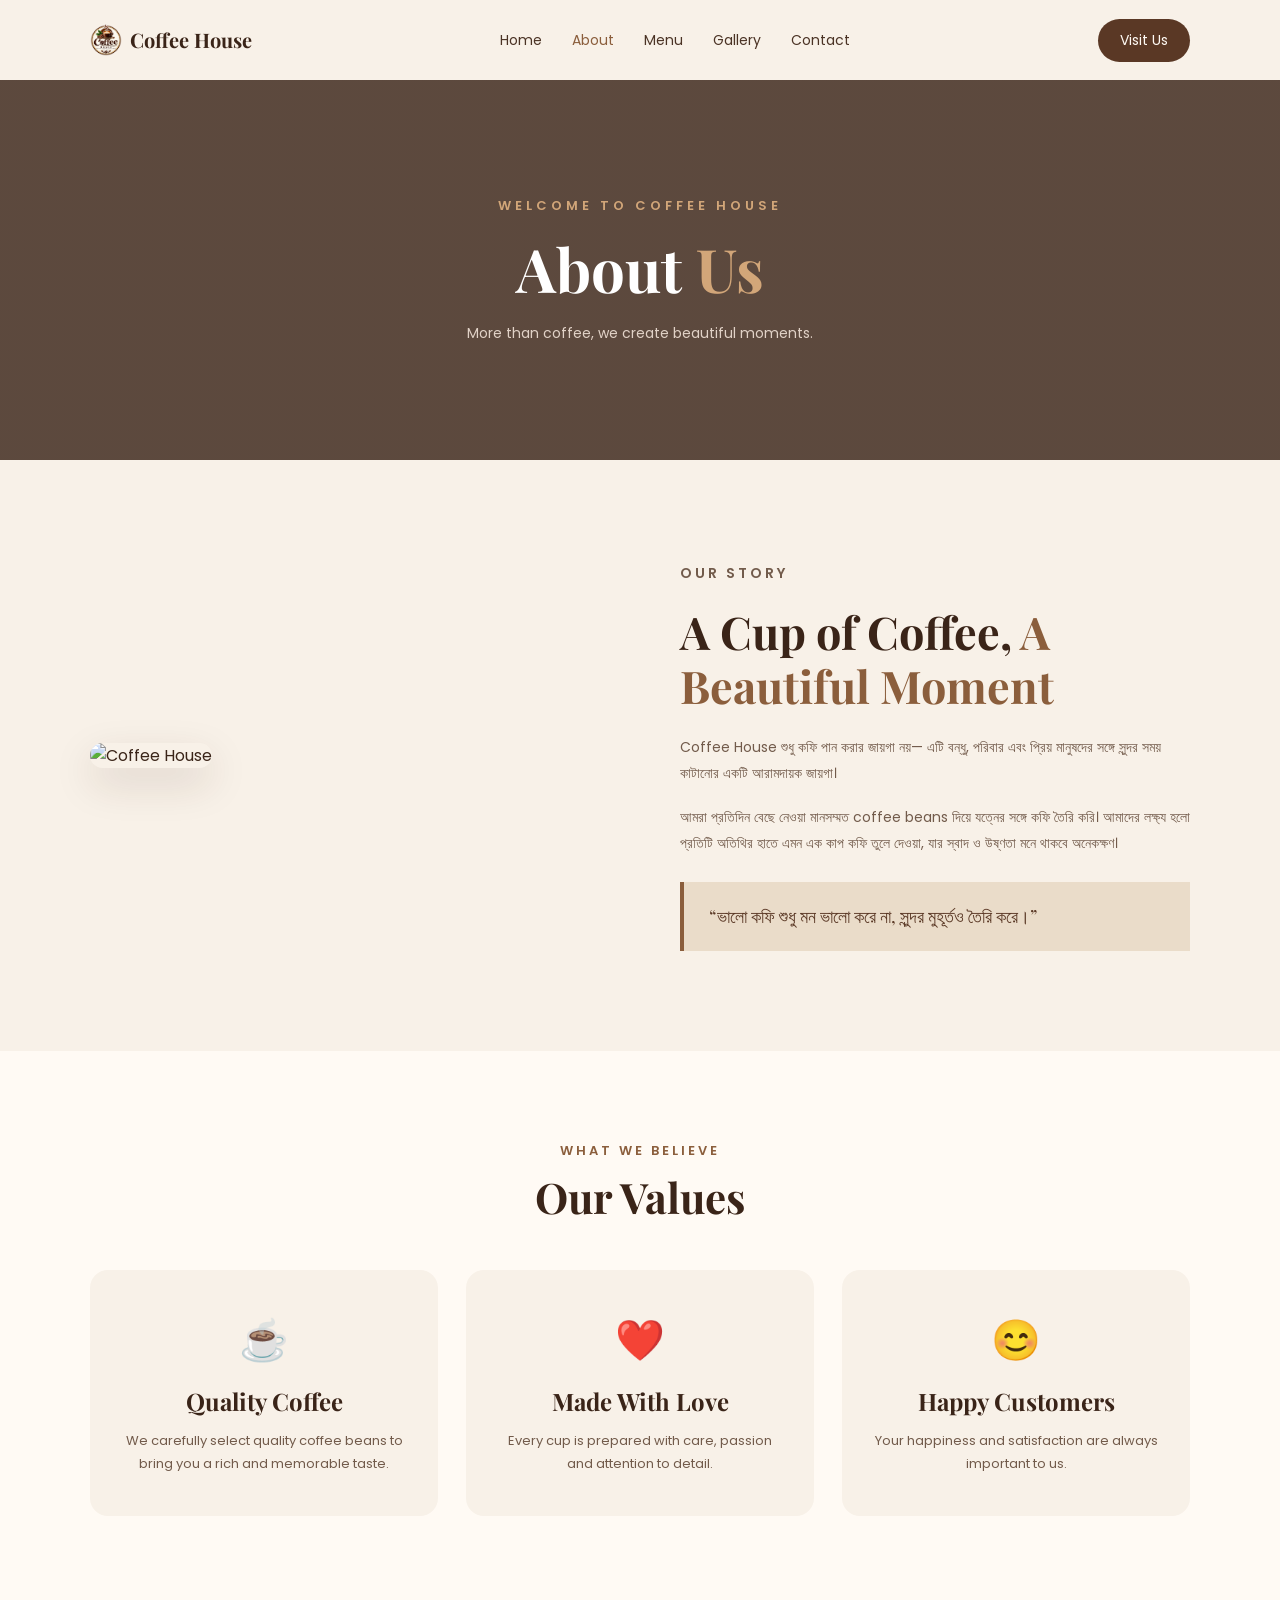
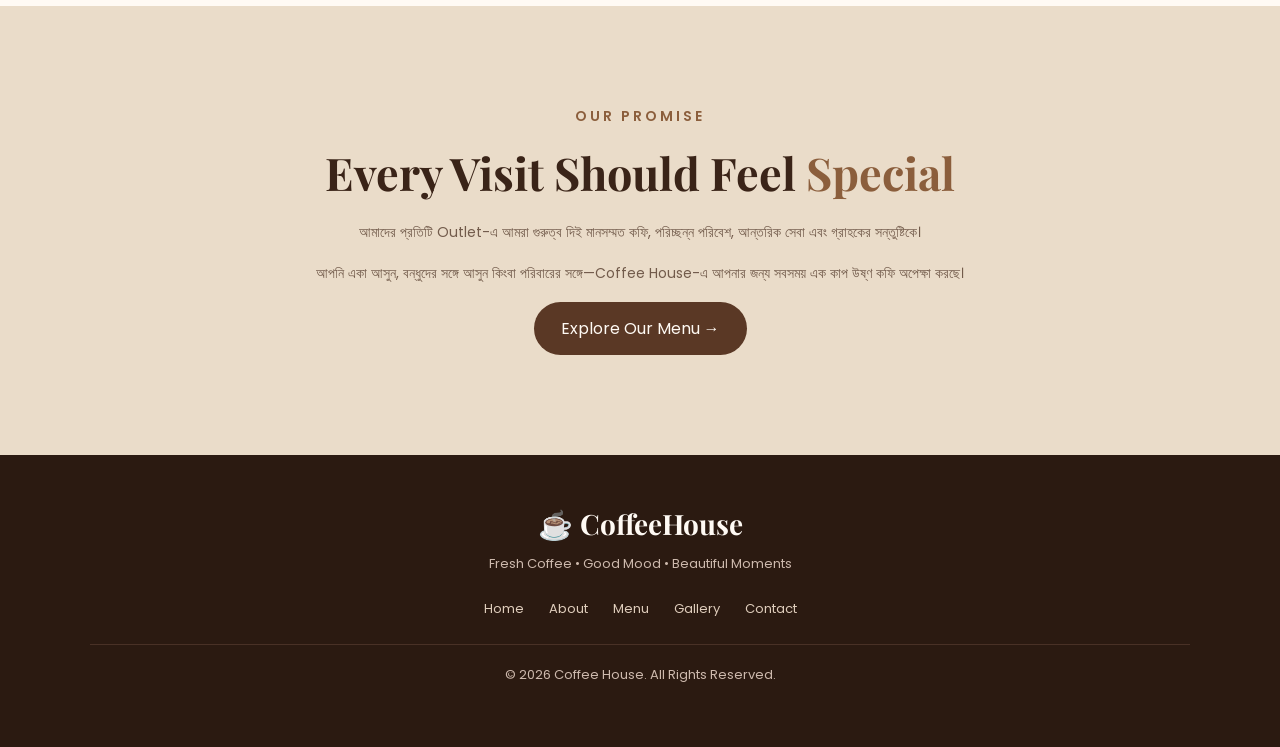
==== about.html @ d2ae51c1 "feat: initial commit - Coffee House website" ====
<!DOCTYPE html>
<html lang="en">

<head>

    <meta charset="UTF-8">

    <meta name="viewport"
          content="width=device-width, initial-scale=1.0">

    <title>About Us | Coffee House</title>

    <link rel="stylesheet"
          href="style.css">

    <link rel="preconnect"
          href="https://fonts.googleapis.com">

    <link rel="preconnect"
          href="https://fonts.gstatic.com"
          crossorigin>

    <link href="https://fonts.googleapis.com/css2?family=Playfair+Display:wght@500;600;700&family=Poppins:wght@300;400;500;600&display=swap"
          rel="stylesheet">

</head>


<body>


<!-- =========================
     NAVBAR
========================= -->

<header class="navbar">

<a href="index.html" class="logo">
    <img src="logo.png" alt="Coffee House Logo">
    <span>Coffee House</span>
</a>


    <!-- MOBILE MENU -->

    <button class="menu-toggle"
            onclick="toggleMenu()">

        ☰

    </button>


    <nav id="mobileMenu">

        <a href="index.html">
            Home
        </a>

        <a href="about.html"
           class="active">
            About
        </a>

        <a href="menu.html">
            Menu
        </a>

        <a href="gallery.html">
            Gallery
        </a>

        <a href="contact.html">
            Contact
        </a>

    </nav>


    <a href="index.html#outlets"
       class="nav-btn">

        Visit Us

    </a>

</header>



<!-- =========================
     ABOUT HERO
========================= -->

<section class="about-hero">

    <div class="about-hero-content">

        <p>
            WELCOME TO COFFEE HOUSE
        </p>

        <h1>
            About <span>Us</span>
        </h1>

        <span>
            More than coffee, we create beautiful moments.
        </span>

    </div>

</section>



<!-- =========================
     ABOUT STORY
========================= -->

<section class="about-story">


    <div class="about-story-image">

        <img
        src="https://images.unsplash.com/photo-1445116572660-236099ec97a0?auto=format&fit=crop&w=1000&q=80"
        alt="Coffee House">

    </div>


    <div class="about-story-content">

        <p class="small-title">
            OUR STORY
        </p>

        <h2>
            A Cup of Coffee,
            <span>A Beautiful Moment</span>
        </h2>


        <p>
            Coffee House শুধু কফি পান করার জায়গা নয়—
            এটি বন্ধু, পরিবার এবং প্রিয় মানুষদের সঙ্গে
            সুন্দর সময় কাটানোর একটি আরামদায়ক জায়গা।
        </p>


        <p>
            আমরা প্রতিদিন বেছে নেওয়া মানসম্মত coffee beans
            দিয়ে যত্নের সঙ্গে কফি তৈরি করি। আমাদের লক্ষ্য
            হলো প্রতিটি অতিথির হাতে এমন এক কাপ কফি তুলে দেওয়া,
            যার স্বাদ ও উষ্ণতা মনে থাকবে অনেকক্ষণ।
        </p>


        <div class="about-quote">

            “ভালো কফি শুধু মন ভালো করে না,
            সুন্দর মুহূর্তও তৈরি করে।”

        </div>

    </div>

</section>



<!-- =========================
     OUR VALUES
========================= -->

<section class="values">


    <div class="section-title">

        <p>
            WHAT WE BELIEVE
        </p>

        <h2>
            Our Values
        </h2>

    </div>


    <div class="values-container">


        <div class="value-card">

            <div class="value-icon">
                ☕
            </div>

            <h3>
                Quality Coffee
            </h3>

            <p>
                We carefully select quality coffee beans
                to bring you a rich and memorable taste.
            </p>

        </div>



        <div class="value-card">

            <div class="value-icon">
                ❤️
            </div>

            <h3>
                Made With Love
            </h3>

            <p>
                Every cup is prepared with care,
                passion and attention to detail.
            </p>

        </div>



        <div class="value-card">

            <div class="value-icon">
                😊
            </div>

            <h3>
                Happy Customers
            </h3>

            <p>
                Your happiness and satisfaction
                are always important to us.
            </p>

        </div>


    </div>

</section>



<!-- =========================
     OUR PROMISE
========================= -->

<section class="promise">


    <div class="promise-content">

        <p class="small-title">
            OUR PROMISE
        </p>

        <h2>
            Every Visit Should Feel
            <span>Special</span>
        </h2>

        <p>
            আমাদের প্রতিটি Outlet-এ আমরা গুরুত্ব দিই
            মানসম্মত কফি, পরিচ্ছন্ন পরিবেশ, আন্তরিক সেবা
            এবং গ্রাহকের সন্তুষ্টিকে।
        </p>

        <p>
            আপনি একা আসুন, বন্ধুদের সঙ্গে আসুন কিংবা
            পরিবারের সঙ্গে—Coffee House-এ আপনার জন্য
            সবসময় এক কাপ উষ্ণ কফি অপেক্ষা করছে।
        </p>

        <a href="menu.html"
           class="main-btn">

            Explore Our Menu →

        </a>

    </div>


</section>



<!-- =========================
     FOOTER
========================= -->

<footer>

    <div class="footer-logo">
        ☕ CoffeeHouse
    </div>

    <p>
        Fresh Coffee • Good Mood • Beautiful Moments
    </p>


    <div class="footer-links">

        <a href="index.html">
            Home
        </a>

        <a href="about.html">
            About
        </a>

        <a href="menu.html">
            Menu
        </a>

        <a href="gallery.html">
            Gallery
        </a>

        <a href="contact.html">
            Contact
        </a>

    </div>


    <p class="copyright">
        © 2026 Coffee House. All Rights Reserved.
    </p>

</footer>



<!-- JAVASCRIPT -->

<script src="script.js"></script>

</body>

</html>
---- style.css ----
/* =========================
   GOOGLE FONT
========================= */

* {
    margin: 0;
    padding: 0;
    box-sizing: border-box;
}

body {
    font-family: "Poppins", sans-serif;
    background: #fffaf5;
    color: #3b2115;
}

html {
    scroll-behavior: smooth;
}

a {
    text-decoration: none;
}


/* =========================
   NAVBAR
========================= */

.navbar {
    height: 80px;
    padding: 0 7%;
    display: flex;
    align-items: center;
    justify-content: space-between;
    background: #fffaf5;
}

.logo {
    font-family: "Playfair Display", serif;
    font-size: 25px;
    font-weight: 700;
}

.logo span {
    color: #a45b35;
}

.navbar nav {
    display: flex;
    gap: 30px;
}

.navbar nav a {
    color: #4b2b20;
    font-size: 14px;
    transition: 0.3s;
}

.navbar nav a:hover,
.navbar nav a.active {
    color: #a45b35;
}

.nav-btn {
    background: #6f3e25;
    color: white;
    padding: 11px 22px;
    border-radius: 25px;
    font-size: 14px;
}


/* =========================
   HERO
========================= */

.hero {
    min-height: 620px;
    padding: 60px 7%;
    display: flex;
    align-items: center;
    justify-content: space-between;
    overflow: hidden;
}

.hero-content {
    width: 50%;
}

.small-title {
    color: #a45b35;
    font-size: 14px;
    font-weight: 600;
    letter-spacing: 3px;
    margin-bottom: 18px;
}

.hero h1 {
    font-family: "Playfair Display", serif;
    font-size: 65px;
    line-height: 1.1;
    color: #3b2115;
}

.hero h1 span {
    color: #a45b35;
}

.hero-text {
    max-width: 500px;
    color: #765e53;
    margin: 25px 0;
    line-height: 1.8;
}

.hero-buttons {
    display: flex;
    align-items: center;
    gap: 18px;
}

.main-btn {
    display: inline-block;
    background: #6f3e25;
    color: white;
    padding: 14px 27px;
    border-radius: 30px;
    transition: 0.3s;
}

.main-btn:hover {
    background: #a45b35;
    transform: translateY(-3px);
}

.second-btn {
    color: #6f3e25;
    font-weight: 600;
}

.hero-image {
    width: 45%;
    position: relative;
    display: flex;
    justify-content: center;
}

.hero-image img {
    width: 440px;
    height: 440px;
    object-fit: cover;
    border-radius: 50%;
    position: relative;
    z-index: 2;
    box-shadow: 0 20px 50px rgba(80, 45, 25, 0.2);
}

.circle {
    position: absolute;
    width: 500px;
    height: 500px;
    border-radius: 50%;
    background: #ead5c4;
}


/* =========================
   FEATURES
========================= */

.features {
    padding: 45px 7%;
    display: grid;
    grid-template-columns: repeat(3, 1fr);
    gap: 30px;
    background: #f5e8dc;
}

.feature {
    text-align: center;
}

.feature .icon {
    font-size: 35px;
    margin-bottom: 10px;
}

.feature h3 {
    font-family: "Playfair Display", serif;
    font-size: 21px;
}

.feature p {
    color: #806b60;
    font-size: 14px;
    margin-top: 7px;
}


/* =========================
   SECTION TITLE
========================= */

.section-title {
    text-align: center;
    margin-bottom: 45px;
}

.section-title p {
    color: #a45b35;
    font-size: 13px;
    letter-spacing: 3px;
    font-weight: 600;
}

.section-title h2 {
    font-family: "Playfair Display", serif;
    font-size: 42px;
    margin-top: 8px;
}

.section-title span {
    display: block;
    color: #d7c5b8;
    margin-top: 12px;
}


/* =========================
   POPULAR COFFEE
========================= */

.popular {
    padding: 90px 7%;
    text-align: center;
}

.coffee-container {
    display: grid;
    grid-template-columns: repeat(3, 1fr);
    gap: 30px;
    max-width: 1100px;
    margin: auto;
}

.coffee-card {
    background: white;
    border-radius: 18px;
    overflow: hidden;
    box-shadow: 0 10px 30px rgba(70, 40, 25, 0.08);
    text-align: left;
    transition: 0.3s;
}

.coffee-card:hover {
    transform: translateY(-8px);
}

.coffee-card img {
    width: 100%;
    height: 230px;
    object-fit: cover;
}

.coffee-info {
    padding: 22px;
}

.coffee-info h3 {
    font-family: "Playfair Display", serif;
    font-size: 23px;
}

.coffee-info p {
    color: #806b60;
    font-size: 13px;
    margin: 8px 0 15px;
}

.coffee-info strong {
    color: #a45b35;
    font-size: 18px;
}

.menu-btn {
    display: inline-block;
    margin-top: 40px;
    border: 1px solid #6f3e25;
    color: #6f3e25;
    padding: 12px 25px;
    border-radius: 25px;
}


/* =========================
   OUTLETS
========================= */

.outlets {
    padding: 90px 7%;
    background: #3b2115;
}

.section-title.light h2 {
    color: white;
}

.outlet-container {
    display: grid;
    grid-template-columns: repeat(3, 1fr);
    gap: 25px;
    max-width: 1100px;
    margin: auto;
}

.outlet-card {
    background: #4a2b1d;
    border: 1px solid #624333;
    padding: 35px 25px;
    border-radius: 18px;
    text-align: center;
    color: white;
    transition: 0.3s;
}

.outlet-card:hover {
    transform: translateY(-7px);
    background: #523122;
}

.outlet-icon {
    font-size: 35px;
    margin-bottom: 15px;
}

.outlet-card h3 {
    font-family: "Playfair Display", serif;
    font-size: 24px;
}

.outlet-card p {
    color: #d9c5b8;
    font-size: 14px;
    line-height: 1.8;
    margin: 12px 0;
}

.outlet-card a {
    color: #e0a879;
    font-size: 14px;
    font-weight: 600;
}


/* =========================
   ABOUT HOME
========================= */

.about-home {
    padding: 100px 7%;
    display: flex;
    align-items: center;
    gap: 80px;
}

.about-image {
    width: 50%;
}

.about-image img {
    width: 100%;
    height: 430px;
    object-fit: cover;
    border-radius: 20px;
}

.about-content {
    width: 50%;
}

.about-content h2 {
    font-family: "Playfair Display", serif;
    font-size: 45px;
    line-height: 1.2;
    margin-bottom: 20px;
}

.about-content h2 span {
    color: #a45b35;
}

.about-content p {
    color: #806b60;
    line-height: 1.8;
    margin-bottom: 25px;
}


/* =========================
   FOOTER
========================= */

footer {
    background: #24130d;
    color: white;
    text-align: center;
    padding: 50px 7%;
}

.footer-logo {
    font-family: "Playfair Display", serif;
    font-size: 28px;
    font-weight: bold;
}

footer > p {
    color: #cdb9ad;
    margin: 12px 0;
    font-size: 13px;
}

.footer-links {
    display: flex;
    justify-content: center;
    gap: 25px;
    margin: 25px 0;
}

.footer-links a {
    color: #e2d2c8;
    font-size: 13px;
}

.copyright {
    border-top: 1px solid #4a3025;
    padding-top: 20px;
}


/* =========================
   RESPONSIVE
========================= */

@media (max-width: 900px) {

    .navbar nav {
        display: none;
    }

    .hero {
        flex-direction: column;
        text-align: center;
        gap: 60px;
    }

    .hero-content {
        width: 100%;
    }

    .hero h1 {
        font-size: 48px;
    }

    .hero-text {
        margin-left: auto;
        margin-right: auto;
    }

    .hero-buttons {
        justify-content: center;
    }

    .hero-image {
        width: 100%;
    }

    .hero-image img {
        width: 330px;
        height: 330px;
    }

    .circle {
        width: 380px;
        height: 380px;
    }

    .coffee-container,
    .outlet-container {
        grid-template-columns: 1fr;
        max-width: 500px;
    }

    .features {
        grid-template-columns: 1fr;
    }

    .about-home {
        flex-direction: column;
    }

    .about-image,
    .about-content {
        width: 100%;
    }

}


@media (max-width: 500px) {

    .navbar {
        padding: 0 5%;
    }

    .nav-btn {
        display: none;
    }

    .hero {
        padding: 45px 5%;
    }

    .hero h1 {
        font-size: 40px;
    }

    .hero-image img {
        width: 280px;
        height: 280px;
    }

    .circle {
        width: 320px;
        height: 320px;
    }

    .popular,
    .outlets,
    .about-home {
        padding: 70px 5%;
    }

    .section-title h2 {
        font-size: 34px;
    }

    .about-content h2 {
        font-size: 35px;
    }

}
/* =========================
   OUR OUTLETS
========================= */

.outlets {
    padding: 90px 7%;
    background: #3b2115;
}

.section-title.light {
    text-align: center;
    margin-bottom: 50px;
}

.section-title.light p {
    color: #d99b6b;
    font-size: 13px;
    letter-spacing: 3px;
    font-weight: 600;
}

.section-title.light h2 {
    color: #ffffff;
    font-family: "Playfair Display", serif;
    font-size: 42px;
    margin: 8px 0 12px;
}

.section-title.light span {
    color: #d8c4b8;
    font-size: 14px;
}


/* OUTLET CONTAINER */

.outlet-container {
    max-width: 1100px;
    margin: auto;

    display: grid;
    grid-template-columns: repeat(3, 1fr);
    gap: 28px;
}


/* OUTLET CARD */

.outlet-card {
    background: #ffffff;
    border-radius: 18px;
    overflow: hidden;

    box-shadow: 0 15px 35px rgba(0, 0, 0, 0.20);

    transition: 0.3s;
}

.outlet-card:hover {
    transform: translateY(-8px);
}


/* IMAGE */

.outlet-image {
    width: 100%;
    height: 210px;
    overflow: hidden;
}

.outlet-image img {
    width: 100%;
    height: 100%;

    object-fit: cover;

    transition: 0.5s;
}

.outlet-card:hover .outlet-image img {
    transform: scale(1.08);
}


/* CONTENT */

.outlet-content {
    padding: 25px;
}

.outlet-location {
    color: #a45b35;
    font-size: 12px;
    font-weight: 600;
    letter-spacing: 2px;
}

.outlet-content h3 {
    font-family: "Playfair Display", serif;
    color: #3b2115;
    font-size: 24px;
    margin: 10px 0;
}

.outlet-content p {
    color: #806b60;
    font-size: 13px;
    line-height: 1.8;
}


/* TIME */

.outlet-time {
    color: #5f493e;
    font-size: 13px;

    border-top: 1px solid #eee2da;

    margin-top: 15px;
    padding-top: 15px;
}


/* BUTTON */

.outlet-btn {
    display: inline-block;

    margin-top: 18px;

    background: #6f3e25;
    color: #ffffff;

    padding: 11px 20px;

    border-radius: 25px;

    font-size: 13px;

    transition: 0.3s;
}

.outlet-btn:hover {
    background: #a45b35;
}


/* =========================
   MOBILE
========================= */

@media (max-width: 900px) {

    .outlet-container {
        grid-template-columns: 1fr;
        max-width: 500px;
    }

}

@media (max-width: 500px) {

    .outlets {
        padding: 70px 5%;
    }

    .section-title.light h2 {
        font-size: 34px;
    }

}
/* =========================
   PREMIUM COFFEE BROWN THEME
========================= */

/* Main Background */
body {
    background: #f8f1e8;
    color: #3a2418;
}


/* Navbar */
.navbar {
    background: #f8f1e8;
}

.logo {
    color: #3a2418;
}

.logo span {
    color: #8b5e3c;
}

.navbar nav a {
    color: #4b3325;
}

.navbar nav a:hover,
.navbar nav a.active {
    color: #8b5e3c;
}

.nav-btn {
    background: #5a3825;
    color: #fffaf4;
}

.nav-btn:hover {
    background: #8b5e3c;
}


/* Hero */
.hero {
    background: #f8f1e8;
}

.hero h1 {
    color: #3a2418;
}

.hero h1 span {
    color: #8b5e3c;
}

.small-title {
    color: #8b5e3c;
}

.hero-text {
    color: #725b4b;
}

.main-btn {
    background: #5a3825;
    color: #fffaf4;
}

.main-btn:hover {
    background: #8b5e3c;
}

.second-btn {
    color: #5a3825;
}


/* Features */
.features {
    background: #eadcc9;
}

.feature h3 {
    color: #3a2418;
}

.feature p {
    color: #725b4b;
}


/* Section Titles */
.section-title h2 {
    color: #3a2418;
}

.section-title p {
    color: #8b5e3c;
}


/* Popular Coffee */
.popular {
    background: #f8f1e8;
}

.coffee-card {
    background: #fffaf4;
    box-shadow: 0 10px 30px rgba(70, 45, 30, 0.10);
}

.coffee-card:hover {
    box-shadow: 0 15px 35px rgba(70, 45, 30, 0.16);
}

.coffee-info h3 {
    color: #3a2418;
}

.coffee-info p {
    color: #725b4b;
}

.coffee-info strong {
    color: #8b5e3c;
}

.menu-btn {
    border-color: #5a3825;
    color: #5a3825;
}

.menu-btn:hover {
    background: #5a3825;
    color: #fffaf4;
}


/* =========================
   OUR OUTLETS
========================= */

.outlets {
    background: #4a2d1d;
}

.section-title.light p {
    color: #d2a679;
}

.section-title.light h2 {
    color: #fffaf4;
}

.section-title.light span {
    color: #dfcdbc;
}

.outlet-card {
    background: #fffaf4;
}

.outlet-card:hover {
    background: #fffaf4;
}

.outlet-location {
    color: #8b5e3c;
}

.outlet-content h3 {
    color: #3a2418;
}

.outlet-content p {
    color: #725b4b;
}

.outlet-time {
    color: #5f493b;
    border-color: #e7d8c8;
}

.outlet-btn {
    background: #5a3825;
    color: #fffaf4;
}

.outlet-btn:hover {
    background: #8b5e3c;
}


/* About Section */
.about-home {
    background: #f8f1e8;
}

.about-content h2 {
    color: #3a2418;
}

.about-content h2 span {
    color: #8b5e3c;
}

.about-content p {
    color: #725b4b;
}


/* Footer */
footer {
    background: #2b1a11;
}

.footer-logo {
    color: #fffaf4;
}

.footer-links a {
    color: #dfcdbc;
}

.footer-links a:hover {
    color: #d2a679;
}

.copyright {
    border-color: #493126;
}
/* =================================
   MOBILE RESPONSIVE DESIGN
================================= */

@media (max-width: 768px) {

    /* NAVBAR */
    .navbar {
        height: auto;
        padding: 18px 5%;
        flex-wrap: wrap;
        gap: 15px;
    }

    .logo {
        font-size: 22px;
    }

    .navbar nav {
        width: 100%;
        display: flex;
        justify-content: center;
        gap: 15px;
        flex-wrap: wrap;
        order: 3;
    }

    .navbar nav a {
        font-size: 12px;
    }

    .nav-btn {
        padding: 9px 16px;
        font-size: 12px;
    }


    /* HERO */

    .hero {
        min-height: auto;
        padding: 55px 5% 70px;

        display: flex;
        flex-direction: column;

        text-align: center;
        gap: 50px;
    }

    .hero-content {
        width: 100%;
    }

    .hero h1 {
        font-size: 42px;
        line-height: 1.15;
    }

    .hero-text {
        font-size: 14px;
        line-height: 1.7;
        margin: 20px auto;
    }

    .hero-buttons {
        justify-content: center;
        flex-wrap: wrap;
    }


    /* HERO IMAGE */

    .hero-image {
        width: 100%;
    }

    .hero-image img {
        width: 280px;
        height: 280px;
    }

    .circle {
        width: 320px;
        height: 320px;
    }


    /* FEATURES */

    .features {
        grid-template-columns: 1fr;

        padding: 45px 7%;

        gap: 35px;
    }


    /* SECTION TITLE */

    .section-title {
        margin-bottom: 35px;
    }

    .section-title h2 {
        font-size: 34px;
    }


    /* POPULAR COFFEE */

    .popular {
        padding: 70px 5%;
    }

    .coffee-container {
        grid-template-columns: 1fr;

        width: 100%;
        max-width: 420px;

        gap: 25px;
    }

    .coffee-card img {
        height: 230px;
    }


    /* OUR OUTLETS */

    .outlets {
        padding: 70px 5%;
    }

    .section-title.light h2 {
        font-size: 34px;
    }

    .section-title.light span {
        font-size: 13px;
        line-height: 1.7;
    }

    .outlet-container {
        grid-template-columns: 1fr;

        width: 100%;
        max-width: 450px;

        gap: 25px;
    }

    .outlet-image {
        height: 220px;
    }

    .outlet-content {
        padding: 23px;
    }

    .outlet-content h3 {
        font-size: 23px;
    }


    /* ABOUT */

    .about-home {
        padding: 70px 5%;

        flex-direction: column;

        gap: 40px;
    }

    .about-image {
        width: 100%;
    }

    .about-image img {
        height: 300px;
    }

    .about-content {
        width: 100%;
        text-align: center;
    }

    .about-content h2 {
        font-size: 35px;
    }


    /* FOOTER */

    footer {
        padding: 45px 5%;
    }

    .footer-links {
        flex-wrap: wrap;
        gap: 15px;
    }

}


/* =================================
   SMALL PHONE
================================= */

@media (max-width: 480px) {

    .navbar {
        padding: 15px 4%;
    }

    .logo {
        font-size: 20px;
    }

    .nav-btn {
        padding: 8px 13px;
    }

    .navbar nav {
        gap: 11px;
    }

    .navbar nav a {
        font-size: 11px;
    }


    /* HERO */

    .hero {
        padding: 45px 5% 60px;
    }

    .hero h1 {
        font-size: 36px;
    }

    .small-title {
        font-size: 11px;
        letter-spacing: 2px;
    }

    .hero-text {
        font-size: 13px;
    }


    /* HERO IMAGE */

    .hero-image img {
        width: 240px;
        height: 240px;
    }

    .circle {
        width: 280px;
        height: 280px;
    }


    /* BUTTON */

    .main-btn {
        padding: 12px 20px;
        font-size: 13px;
    }

    .second-btn {
        font-size: 13px;
    }


    /* COFFEE */

    .coffee-card img {
        height: 200px;
    }


    /* OUTLET */

    .outlet-image {
        height: 190px;
    }

    .outlet-content h3 {
        font-size: 21px;
    }


    /* ABOUT */

    .about-image img {
        height: 250px;
    }

    .about-content h2 {
        font-size: 31px;
    }

}
/* =================================
   MOBILE 3-DOT MENU
================================= */

.menu-toggle {
    display: none;

    background: none;
    border: none;

    color: #5a3825;

    font-size: 30px;

    cursor: pointer;

    line-height: 1;
}


/* =================================
   MOBILE NAVIGATION
================================= */

@media (max-width: 768px) {

    .navbar {
        position: relative;

        padding: 17px 5%;

        display: flex;

        align-items: center;

        justify-content: space-between;
    }


    /* 3 DOT / MENU BUTTON */

    .menu-toggle {
        display: block;

        order: 2;
    }


    /* VISIT US */

    .navbar .nav-btn {
        display: none;
    }


    /* MENU */

    .navbar nav {
        display: none;

        position: absolute;

        top: 100%;

        left: 5%;
        right: 5%;

        width: auto;

        background: #fffaf4;

        padding: 15px;

        border-radius: 12px;

        box-shadow:
            0 10px 30px rgba(60, 35, 20, 0.15);

        z-index: 999;

        flex-direction: column;

        gap: 0;
    }


    /* WHEN MENU OPEN */

    .navbar nav.show {
        display: flex;
    }


    /* MENU LINKS */

    .navbar nav a {
        display: block;

        padding: 13px 15px;

        width: 100%;

        border-bottom: 1px solid #eadccf;

        color: #4b3325;

        font-size: 14px;
    }

    .navbar nav a:last-child {
        border-bottom: none;
    }

    .navbar nav a:hover {
        background: #f3e6d8;

        color: #8b5e3c;
    }

}
/* =================================
   ABOUT PAGE
================================= */

.about-hero {
    min-height: 380px;

    display: flex;
    align-items: center;
    justify-content: center;

    text-align: center;

    padding: 70px 7%;

    background:
        linear-gradient(
            rgba(58, 36, 24, 0.82),
            rgba(58, 36, 24, 0.82)
        ),
        url("https://images.unsplash.com/photo-1498804103079-a6351b050096?auto=format&fit=crop&w=1600&q=80");

    background-size: cover;
    background-position: center;

    color: white;
}

.about-hero-content p {
    color: #d2a679;

    font-size: 13px;

    letter-spacing: 4px;

    font-weight: 600;
}

.about-hero h1 {
    font-family: "Playfair Display", serif;

    font-size: 60px;

    margin: 12px 0;
}

.about-hero h1 span {
    color: #d2a679;
}

.about-hero-content > span {
    color: #e1d2c7;

    font-size: 14px;
}


/* =================================
   ABOUT STORY
================================= */

.about-story {
    padding: 100px 7%;

    display: flex;

    align-items: center;

    gap: 80px;

    background: #f8f1e8;
}

.about-story-image {
    width: 50%;
}

.about-story-image img {
    width: 100%;

    height: 480px;

    object-fit: cover;

    border-radius: 20px;

    box-shadow:
        0 15px 40px rgba(60, 35, 20, 0.15);
}

.about-story-content {
    width: 50%;
}

.about-story-content h2 {
    font-family: "Playfair Display", serif;

    font-size: 45px;

    line-height: 1.2;

    color: #3a2418;

    margin-bottom: 22px;
}

.about-story-content h2 span {
    color: #8b5e3c;
}

.about-story-content > p {
    color: #725b4b;

    font-size: 14px;

    line-height: 1.9;

    margin-bottom: 17px;
}


/* QUOTE */

.about-quote {
    margin-top: 25px;

    padding: 20px 25px;

    border-left: 4px solid #8b5e3c;

    background: #eadcc9;

    color: #5a3825;

    font-family: "Playfair Display", serif;

    font-size: 18px;

    line-height: 1.6;
}


/* =================================
   VALUES
================================= */

.values {
    padding: 90px 7%;

    background: #fffaf4;
}

.values-container {
    max-width: 1100px;

    margin: auto;

    display: grid;

    grid-template-columns:
        repeat(3, 1fr);

    gap: 28px;
}

.value-card {
    padding: 40px 28px;

    text-align: center;

    background: #f8f1e8;

    border-radius: 18px;

    transition: 0.3s;
}

.value-card:hover {
    transform: translateY(-8px);

    box-shadow:
        0 15px 30px rgba(60, 35, 20, 0.10);
}

.value-icon {
    font-size: 40px;

    margin-bottom: 15px;
}

.value-card h3 {
    font-family: "Playfair Display", serif;

    font-size: 24px;

    color: #3a2418;

    margin-bottom: 12px;
}

.value-card p {
    color: #725b4b;

    font-size: 13px;

    line-height: 1.8;
}


/* =================================
   PROMISE
================================= */

.promise {
    padding: 100px 7%;

    background: #eadcc9;

    text-align: center;
}

.promise-content {
    max-width: 750px;

    margin: auto;
}

.promise-content h2 {
    font-family: "Playfair Display", serif;

    font-size: 45px;

    color: #3a2418;

    line-height: 1.2;

    margin-bottom: 20px;
}

.promise-content h2 span {
    color: #8b5e3c;
}

.promise-content p:not(.small-title) {
    color: #725b4b;

    font-size: 14px;

    line-height: 1.9;

    margin-bottom: 15px;
}


/* =================================
   ABOUT MOBILE
================================= */

@media (max-width: 768px) {

    .about-hero {
        min-height: 300px;

        padding: 55px 5%;
    }

    .about-hero h1 {
        font-size: 45px;
    }


    .about-story {
        padding: 70px 5%;

        flex-direction: column;

        gap: 40px;
    }

    .about-story-image,
    .about-story-content {
        width: 100%;
    }

    .about-story-image img {
        height: 300px;
    }

    .about-story-content h2 {
        font-size: 35px;
    }


    .values {
        padding: 70px 5%;
    }

    .values-container {
        grid-template-columns: 1fr;

        max-width: 450px;
    }


    .promise {
        padding: 70px 5%;
    }

    .promise-content h2 {
        font-size: 35px;
    }

}


@media (max-width: 480px) {

    .about-hero h1 {
        font-size: 38px;
    }

    .about-story-content h2 {
        font-size: 31px;
    }

    .about-quote {
        font-size: 16px;
    }

}
/* =========================================
   NEW MENU PAGE
========================================= */

.new-menu-hero {
    min-height: 380px;

    display: flex;
    align-items: center;
    justify-content: center;

    text-align: center;

    padding: 70px 7%;

    background:
        linear-gradient(
            rgba(58, 36, 24, 0.82),
            rgba(58, 36, 24, 0.82)
        ),
        url("https://images.unsplash.com/photo-1495474472287-4d71bcdd2085?auto=format&fit=crop&w=1600&q=80");

    background-size: cover;
    background-position: center;

    color: #fffaf4;
}

.new-menu-hero-content p {
    color: #d2a679;

    font-size: 13px;

    letter-spacing: 4px;

    font-weight: 600;
}

.new-menu-hero-content h1 {
    font-family: "Playfair Display", serif;

    font-size: 62px;

    margin: 12px 0;
}

.new-menu-hero-content h1 span {
    color: #d2a679;
}

.new-menu-hero-content > span {
    color: #e1d2c7;

    font-size: 14px;
}


/* =========================================
   MENU SECTION
========================================= */

.new-menu-section {
    padding: 95px 7%;

    background: #f8f1e8;
}

.new-section-title {
    text-align: center;

    max-width: 700px;

    margin: 0 auto 70px;
}

.new-section-title p {
    color: #8b5e3c;

    font-size: 12px;

    letter-spacing: 3px;

    font-weight: 600;
}

.new-section-title h2 {
    font-family: "Playfair Display", serif;

    color: #3a2418;

    font-size: 42px;

    margin: 10px 0;
}

.new-section-title span {
    color: #806858;

    font-size: 13px;
}


/* =========================================
   CATEGORY
========================================= */

.new-menu-category {
    max-width: 1150px;

    margin: 0 auto 80px;
}

.new-category-heading {
    display: flex;

    align-items: center;

    gap: 18px;

    margin-bottom: 28px;

    padding-bottom: 18px;

    border-bottom: 2px solid #dfcdbb;
}

.category-icon {
    width: 58px;
    height: 58px;

    display: flex;

    align-items: center;
    justify-content: center;

    background: #eadcc9;

    border-radius: 50%;

    font-size: 28px;
}

.new-category-heading h2 {
    font-family: "Playfair Display", serif;

    color: #3a2418;

    font-size: 31px;
}

.new-category-heading p {
    color: #8b6c58;

    font-size: 12px;

    margin-top: 4px;
}


/* =========================================
   MENU GRID
========================================= */

.new-menu-grid {
    display: grid;

    grid-template-columns:
        repeat(2, 1fr);

    gap: 25px;
}


/* =========================================
   MENU CARD
========================================= */

.new-menu-card {
    background: #fffaf4;

    border-radius: 18px;

    overflow: hidden;

    border: 1px solid #eadccf;

    box-shadow:
        0 8px 25px rgba(60, 35, 20, 0.07);

    transition: 0.35s;
}

.new-menu-card:hover {
    transform: translateY(-7px);

    box-shadow:
        0 18px 35px rgba(60, 35, 20, 0.14);
}


/* IMAGE */

.new-menu-image {
    width: 100%;

    height: 230px;

    overflow: hidden;
}

.new-menu-image img {
    width: 100%;
    height: 100%;

    object-fit: cover;

    transition: 0.5s;
}

.new-menu-card:hover .new-menu-image img {
    transform: scale(1.08);
}


/* INFO */

.new-menu-info {
    padding: 22px 24px 25px;
}

.new-menu-name-price {
    display: flex;

    align-items: center;

    justify-content: space-between;

    gap: 15px;
}

.new-menu-name-price h3 {
    font-family: "Playfair Display", serif;

    color: #3a2418;

    font-size: 22px;
}

.new-menu-name-price strong {
    color: #8b5e3c;

    font-size: 19px;

    white-space: nowrap;
}

.new-menu-info > p {
    color: #806858;

    font-size: 12px;

    line-height: 1.7;

    margin-top: 7px;
}


/* =========================================
   MOBILE
========================================= */

@media (max-width: 768px) {

    .new-menu-hero {
        min-height: 300px;

        padding: 55px 5%;
    }

    .new-menu-hero-content h1 {
        font-size: 45px;
    }

    .new-menu-section {
        padding: 70px 5%;
    }

    .new-section-title {
        margin-bottom: 50px;
    }

    .new-section-title h2 {
        font-size: 34px;
    }

    .new-menu-grid {
        grid-template-columns: 1fr;

        gap: 22px;
    }

    .new-menu-category {
        margin-bottom: 60px;
    }

    .new-category-heading h2 {
        font-size: 27px;
    }

    .new-menu-image {
        height: 220px;
    }

}


/* =========================================
   SMALL PHONE
========================================= */

@media (max-width: 480px) {

    .new-menu-hero-content h1 {
        font-size: 38px;
    }

    .new-section-title h2 {
        font-size: 30px;
    }

    .new-category-heading {
        gap: 12px;
    }

    .category-icon {
        width: 50px;
        height: 50px;

        font-size: 24px;
    }

    .new-category-heading h2 {
        font-size: 24px;
    }

    .new-menu-image {
        height: 200px;
    }

    .new-menu-info {
        padding: 18px 20px 22px;
    }

    .new-menu-name-price h3 {
        font-size: 19px;
    }

    .new-menu-name-price strong {
        font-size: 17px;
    }

}
/* =========================================
   GALLERY PAGE
========================================= */

.gallery-hero {

    min-height: 380px;

    display: flex;

    align-items: center;

    justify-content: center;

    text-align: center;

    padding: 70px 7%;

    background:
        linear-gradient(
            rgba(58, 36, 24, 0.82),
            rgba(58, 36, 24, 0.82)
        ),
        url("https://images.unsplash.com/photo-1501339847302-ac426a4a7cbb?auto=format&fit=crop&w=1600&q=80");

    background-size: cover;

    background-position: center;

    color: #fffaf4;
}


.gallery-hero-content p {

    color: #d2a679;

    font-size: 13px;

    letter-spacing: 4px;

    font-weight: 600;
}


.gallery-hero-content h1 {

    font-family: "Playfair Display", serif;

    font-size: 62px;

    margin: 12px 0;
}


.gallery-hero-content h1 span {

    color: #d2a679;
}


.gallery-hero-content > span {

    color: #e1d2c7;

    font-size: 14px;
}



/* =========================================
   GALLERY SECTION
========================================= */

.gallery-section {

    padding: 95px 7%;

    background: #f8f1e8;
}


.gallery-title {

    text-align: center;

    max-width: 700px;

    margin: 0 auto 60px;
}


.gallery-title p {

    color: #8b5e3c;

    font-size: 12px;

    letter-spacing: 3px;

    font-weight: 600;
}


.gallery-title h2 {

    font-family: "Playfair Display", serif;

    color: #3a2418;

    font-size: 42px;

    margin: 10px 0;
}


.gallery-title span {

    color: #806858;

    font-size: 13px;
}



/* =========================================
   GALLERY GRID
========================================= */

.gallery-grid {

    max-width: 1150px;

    margin: auto;

    display: grid;

    grid-template-columns:
        repeat(3, 1fr);

    grid-auto-rows: 260px;

    gap: 20px;
}



/* =========================================
   GALLERY CARD
========================================= */

.gallery-card {

    position: relative;

    overflow: hidden;

    border-radius: 18px;

    background: #3a2418;

    box-shadow:
        0 10px 25px rgba(60, 35, 20, 0.10);

    cursor: pointer;
}


.gallery-card img {

    width: 100%;

    height: 100%;

    object-fit: cover;

    transition: 0.6s;
}


.gallery-card:hover img {

    transform: scale(1.1);
}



/* =========================================
   LARGE IMAGE
========================================= */

.gallery-large {

    grid-column: span 2;

    grid-row: span 2;
}



/* =========================================
   OVERLAY
========================================= */

.gallery-overlay {

    position: absolute;

    left: 0;

    right: 0;

    bottom: 0;

    padding: 35px 25px 25px;

    background:
        linear-gradient(
            transparent,
            rgba(30, 18, 12, 0.90)
        );

    color: white;

    transform: translateY(10px);

    opacity: 0.9;

    transition: 0.4s;
}


.gallery-card:hover .gallery-overlay {

    transform: translateY(0);

    opacity: 1;
}


.gallery-overlay h3 {

    font-family: "Playfair Display", serif;

    font-size: 22px;

    margin-bottom: 5px;
}


.gallery-overlay p {

    color: #e1d2c7;

    font-size: 12px;
}



/* =========================================
   MOBILE
========================================= */

@media (max-width: 768px) {

    .gallery-hero {

        min-height: 300px;

        padding: 55px 5%;
    }


    .gallery-hero-content h1 {

        font-size: 45px;
    }


    .gallery-section {

        padding: 70px 5%;
    }


    .gallery-title h2 {

        font-size: 34px;
    }


    .gallery-grid {

        grid-template-columns: 1fr;

        grid-auto-rows: 260px;

        gap: 18px;
    }


    .gallery-large {

        grid-column: span 1;

        grid-row: span 1;
    }


    .gallery-card {

        border-radius: 15px;
    }

}



/* =========================================
   SMALL PHONE
========================================= */

@media (max-width: 480px) {

    .gallery-hero-content h1 {

        font-size: 38px;
    }


    .gallery-title h2 {

        font-size: 30px;
    }


    .gallery-grid {

        grid-auto-rows: 230px;
    }


    .gallery-overlay h3 {

        font-size: 19px;
    }

}
/* =========================================
   CONTACT PAGE
========================================= */

.contact-hero {

    min-height: 380px;

    display: flex;

    align-items: center;

    justify-content: center;

    text-align: center;

    padding: 70px 7%;

    background:
        linear-gradient(
            rgba(58, 36, 24, 0.83),
            rgba(58, 36, 24, 0.83)
        ),
        url("https://images.unsplash.com/photo-1445116572660-236099ec97a0?auto=format&fit=crop&w=1600&q=80");

    background-size: cover;

    background-position: center;

    color: #fffaf4;
}


.contact-hero-content p {

    color: #d2a679;

    font-size: 13px;

    letter-spacing: 4px;

    font-weight: 600;
}


.contact-hero-content h1 {

    font-family: "Playfair Display", serif;

    font-size: 62px;

    margin: 12px 0;
}


.contact-hero-content h1 span {

    color: #d2a679;
}


.contact-hero-content > span {

    color: #e1d2c7;

    font-size: 14px;
}


/* =========================================
   CONTACT SECTION
========================================= */

.contact-section {

    padding: 95px 7%;

    background: #f8f1e8;
}


.contact-title {

    text-align: center;

    max-width: 700px;

    margin: 0 auto 55px;
}


.contact-title p {

    color: #8b5e3c;

    font-size: 12px;

    letter-spacing: 3px;

    font-weight: 600;
}


.contact-title h2 {

    font-family: "Playfair Display", serif;

    color: #3a2418;

    font-size: 42px;

    margin: 10px 0;
}


.contact-title span {

    color: #806858;

    font-size: 13px;
}


/* =========================================
   CONTACT INFO CARDS
========================================= */

.contact-info-grid {

    max-width: 1100px;

    margin: 0 auto 90px;

    display: grid;

    grid-template-columns:
        repeat(3, 1fr);

    gap: 25px;
}


.contact-card {

    text-align: center;

    background: #fffaf4;

    border: 1px solid #eadccf;

    border-radius: 18px;

    padding: 35px 20px;

    box-shadow:
        0 8px 25px rgba(60, 35, 20, 0.07);

    transition: 0.3s;
}


.contact-card:hover {

    transform: translateY(-6px);

    box-shadow:
        0 15px 30px rgba(60, 35, 20, 0.13);
}


.contact-icon {

    width: 65px;

    height: 65px;

    margin: 0 auto 18px;

    display: flex;

    align-items: center;

    justify-content: center;

    background: #eadcc9;

    border-radius: 50%;

    font-size: 28px;
}


.contact-card h3 {

    font-family: "Playfair Display", serif;

    color: #3a2418;

    font-size: 22px;

    margin-bottom: 10px;
}


.contact-card p {

    color: #806858;

    font-size: 13px;

    margin: 5px 0;
}


.contact-card a {

    color: #8b5e3c;

    font-size: 13px;

    text-decoration: none;

    word-break: break-word;
}


.contact-card strong {

    color: #8b5e3c;

    font-size: 15px;
}


/* =========================================
   OUTLETS
========================================= */

.outlet-contact-section {

    max-width: 1100px;

    margin: 0 auto 90px;
}


.outlet-contact-title {

    text-align: center;

    margin-bottom: 35px;
}


.outlet-contact-title p {

    color: #8b5e3c;

    font-size: 12px;

    letter-spacing: 3px;
}


.outlet-contact-title h2 {

    font-family: "Playfair Display", serif;

    color: #3a2418;

    font-size: 38px;

    margin-top: 8px;
}


.outlet-contact-grid {

    display: grid;

    grid-template-columns:
        repeat(3, 1fr);

    gap: 22px;
}


.outlet-contact-card {

    position: relative;

    padding: 30px 25px;

    background: #3a2418;

    color: #fffaf4;

    border-radius: 18px;

    overflow: hidden;

    transition: 0.3s;
}


.outlet-contact-card:hover {

    transform: translateY(-6px);
}


.outlet-number {

    position: absolute;

    right: 20px;

    top: 15px;

    color: rgba(255,255,255,0.15);

    font-size: 45px;

    font-weight: 600;
}


.outlet-contact-card h3 {

    font-family: "Playfair Display", serif;

    color: #d2a679;

    font-size: 25px;

    margin-bottom: 12px;
}


.outlet-contact-card p {

    color: #e1d2c7;

    font-size: 13px;

    line-height: 1.7;

    min-height: 45px;
}


.outlet-contact-card a {

    display: inline-block;

    margin-top: 15px;

    color: #fffaf4;

    text-decoration: none;

    font-size: 13px;
}


/* =========================================
   CONTACT FORM
========================================= */

.contact-form-wrapper {

    max-width: 1000px;

    margin: auto;

    background: #fffaf4;

    border-radius: 20px;

    padding: 45px;

    border: 1px solid #eadccf;

    box-shadow:
        0 10px 30px rgba(60, 35, 20, 0.08);
}


.contact-form-text {

    text-align: center;

    margin-bottom: 30px;
}


.contact-form-text p {

    color: #8b5e3c;

    font-size: 12px;

    letter-spacing: 3px;
}


.contact-form-text h2 {

    font-family: "Playfair Display", serif;

    color: #3a2418;

    font-size: 32px;

    margin: 8px 0;
}


.contact-form-text span {

    color: #806858;

    font-size: 13px;
}


.contact-form {

    display: flex;

    flex-direction: column;

    gap: 18px;
}


.form-row {

    display: grid;

    grid-template-columns:
        1fr 1fr;

    gap: 18px;
}


.contact-form input,
.contact-form textarea {

    width: 100%;

    padding: 15px 17px;

    border: 1px solid #dfcdbb;

    border-radius: 10px;

    background: #fdf8f2;

    color: #3a2418;

    font-family: "Poppins", sans-serif;

    font-size: 13px;

    outline: none;

    box-sizing: border-box;
}


.contact-form input:focus,
.contact-form textarea:focus {

    border-color: #8b5e3c;
}


.contact-form textarea {

    resize: vertical;
}


.contact-form button {

    border: none;

    padding: 15px;

    border-radius: 10px;

    background: #3a2418;

    color: white;

    font-family: "Poppins", sans-serif;

    font-size: 14px;

    cursor: pointer;

    transition: 0.3s;
}


.contact-form button:hover {

    background: #8b5e3c;

    transform: translateY(-2px);
}


/* =========================================
   CONTACT MOBILE
========================================= */

@media (max-width: 768px) {

    .contact-hero {

        min-height: 300px;

        padding: 55px 5%;
    }


    .contact-hero-content h1 {

        font-size: 45px;
    }


    .contact-section {

        padding: 70px 5%;
    }


    .contact-title h2 {

        font-size: 34px;
    }


    .contact-info-grid {

        grid-template-columns: 1fr;

        gap: 18px;

        margin-bottom: 65px;
    }


    .outlet-contact-grid {

        grid-template-columns: 1fr;

        gap: 18px;
    }


    .outlet-contact-title h2 {

        font-size: 32px;
    }


    .contact-form-wrapper {

        padding: 30px 20px;
    }


    .form-row {

        grid-template-columns: 1fr;

        gap: 18px;
    }

}


/* =========================================
   SMALL PHONE
========================================= */

@media (max-width: 480px) {

    .contact-hero-content h1 {

        font-size: 38px;
    }


    .contact-title h2 {

        font-size: 30px;
    }


    .contact-form-text h2 {

        font-size: 27px;
    }

}
/* =========================================
   ORDER BUTTON
========================================= */

.order-btn {
    display: inline-block;

    margin-top: 15px;

    padding: 10px 18px;

    background: #3a2418;

    color: #fffaf4;

    text-decoration: none;

    border-radius: 8px;

    font-size: 12px;

    font-weight: 500;

    transition: 0.3s;
}

.order-btn:hover {
    background: #8b5e3c;

    transform: translateY(-2px);
}
/* =========================================
   CUSTOMER REVIEWS
========================================= */

.reviews-section {
    padding: 90px 7%;
    background: #fffaf4;
}

.reviews-title {
    text-align: center;
    max-width: 700px;
    margin: 0 auto 50px;
}

.reviews-title p {
    color: #8b5e3c;
    font-size: 12px;
    letter-spacing: 3px;
    font-weight: 600;
}

.reviews-title h2 {
    font-family: "Playfair Display", serif;
    color: #3a2418;
    font-size: 40px;
    margin: 10px 0;
}

.reviews-title span {
    color: #806858;
    font-size: 13px;
}

/* REVIEW GRID */

.reviews-grid {
    max-width: 1100px;
    margin: auto;

    display: grid;
    grid-template-columns: repeat(3, 1fr);
    gap: 25px;
}

/* REVIEW CARD */

.review-card {
    padding: 32px 25px;
    background: #f8f1e8;
    border: 1px solid #eadccf;
    border-radius: 18px;
    text-align: center;
    transition: 0.3s;
}

.review-card:hover {
    transform: translateY(-6px);
    box-shadow: 0 12px 30px rgba(60, 35, 20, 0.10);
}

.stars {
    color: #c28b55;
    font-size: 18px;
    letter-spacing: 3px;
    margin-bottom: 18px;
}

.review-card > p {
    color: #705747;
    font-size: 13px;
    line-height: 1.8;
    font-style: italic;
    min-height: 75px;
}

.review-card h3 {
    font-family: "Playfair Display", serif;
    color: #3a2418;
    font-size: 18px;
    margin-top: 18px;
}


/* =========================================
   REVIEW MOBILE
========================================= */

@media (max-width: 768px) {

    .reviews-section {
        padding: 70px 5%;
    }

    .reviews-title h2 {
        font-size: 34px;
    }

    .reviews-grid {
        grid-template-columns: 1fr;
        gap: 18px;
    }

}


/* =========================================
   BOOKING NOW BUTTON
========================================= */

.order-btn {
    display: inline-block;

    margin-top: 15px;
    padding: 11px 20px;

    background: #3a2418;
    color: #fffaf4;

    border: none;
    border-radius: 8px;

    font-family: "Poppins", sans-serif;
    font-size: 12px;
    font-weight: 500;

    text-decoration: none;
    text-align: center;

    cursor: pointer;

    transition: 0.3s ease;
}

.order-btn:hover {
    background: #8b5e3c;
    color: #fffaf4;
    transform: translateY(-2px);
}


/* =========================
   COFFEE HOUSE LOGO
========================= */

.navbar .logo {
    display: flex;
    align-items: center;
    gap: 8px;
    height: 50px;

    text-decoration: none;
}

.navbar .logo img {
    width: 32px;
    height: 32px;

    max-width: 32px;
    max-height: 32px;

    object-fit: contain;
    display: block;
}

.navbar .logo span {
    color: #3a2418;
    font-family: "Playfair Display", serif;
    font-size: 20px;
    font-weight: 700;
    line-height: 1;
}


/* =========================
   MOBILE LOGO
========================= */

@media (max-width: 768px) {

    .navbar .logo img {
        width: 30px;
        height: 30px;

        max-width: 30px;
        max-height: 30px;
    }

    .navbar .logo span {
        font-size: 18px;
    }

}
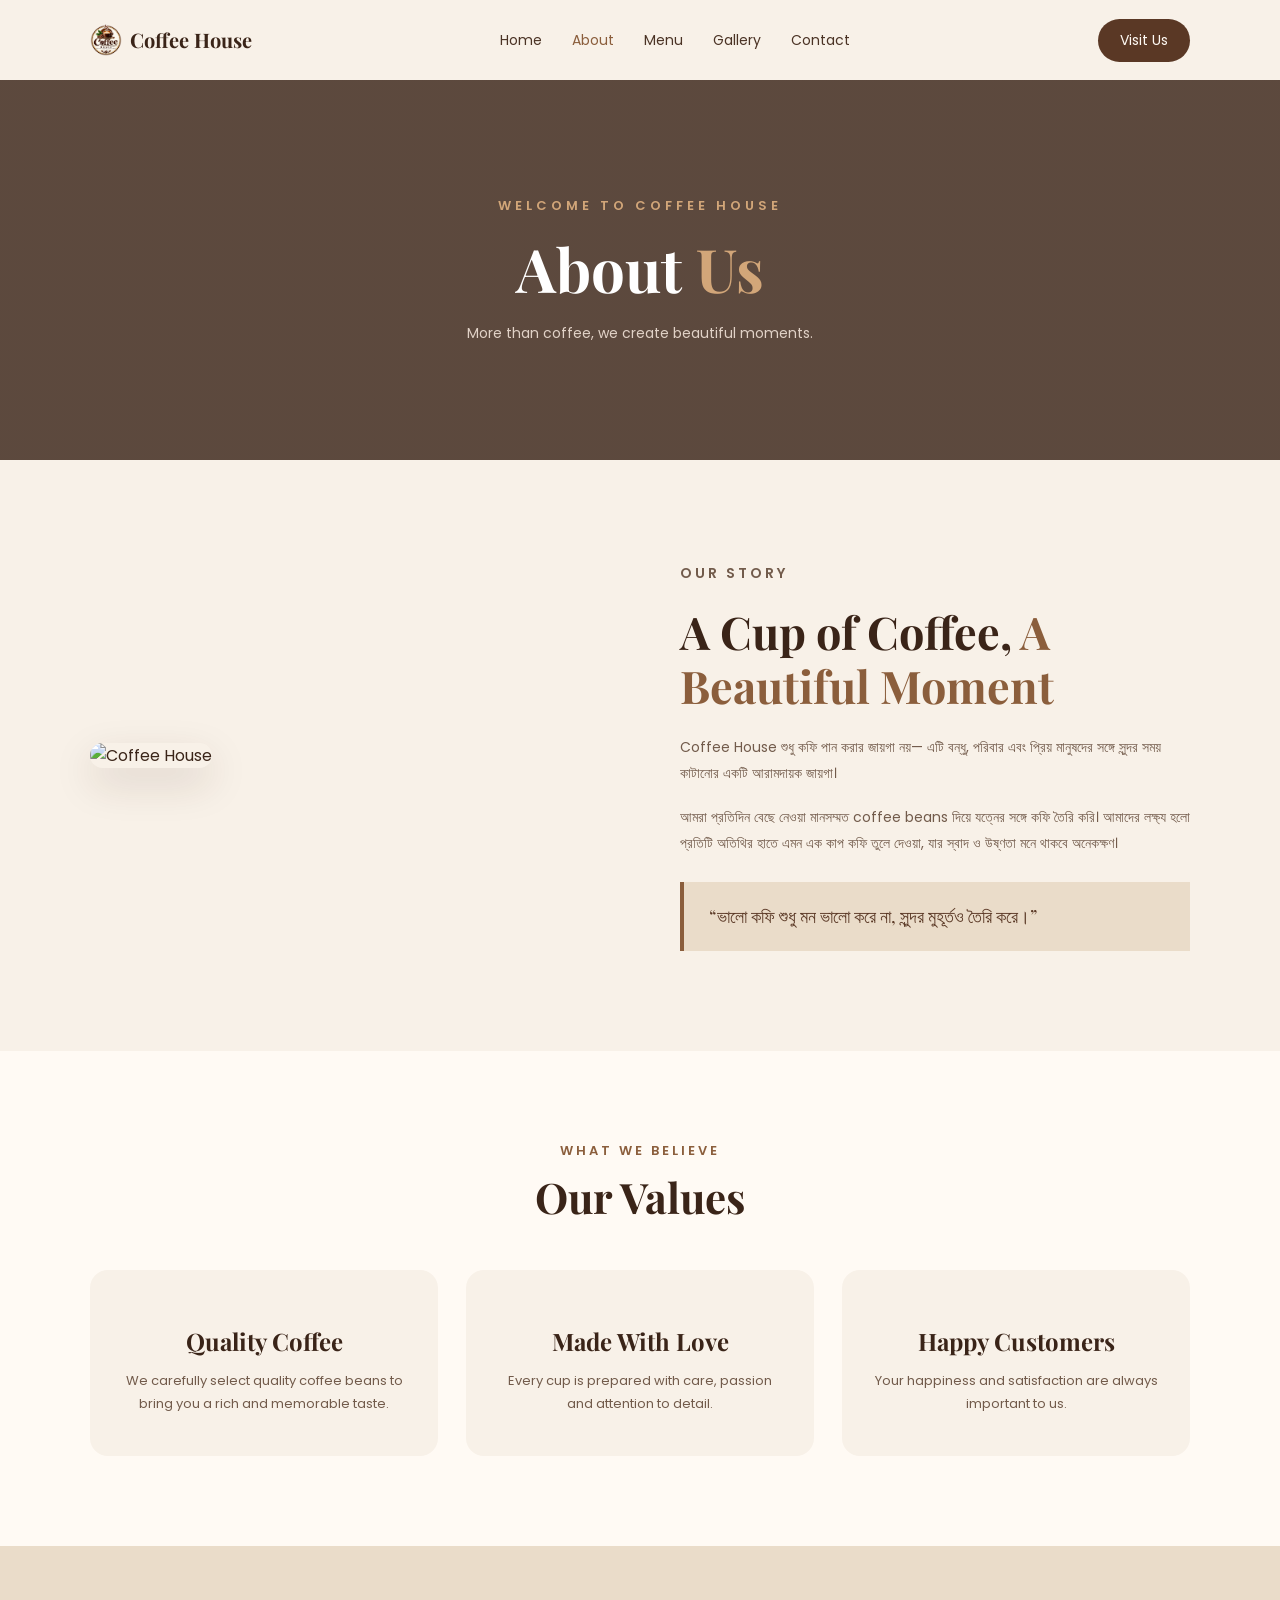
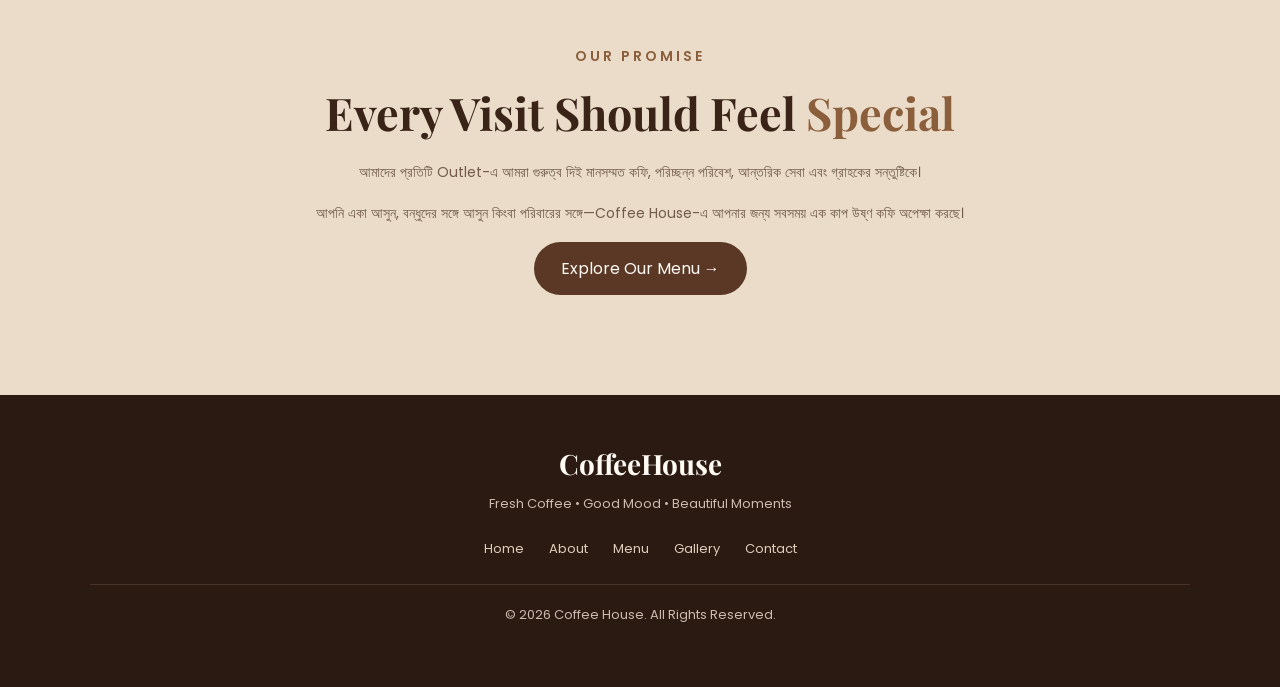
==== commit 6d189e03: "clean: remove all emojis across html templates and scripts" ====
--- a/about.html
+++ b/about.html
@@ -1,356 +1,356 @@
-<!DOCTYPE html>
-<html lang="en">
-
-<head>
-
-    <meta charset="UTF-8">
-
-    <meta name="viewport"
-          content="width=device-width, initial-scale=1.0">
-
-    <title>About Us | Coffee House</title>
-
-    <link rel="stylesheet"
-          href="style.css">
-
-    <link rel="preconnect"
-          href="https://fonts.googleapis.com">
-
-    <link rel="preconnect"
-          href="https://fonts.gstatic.com"
-          crossorigin>
-
-    <link href="https://fonts.googleapis.com/css2?family=Playfair+Display:wght@500;600;700&family=Poppins:wght@300;400;500;600&display=swap"
-          rel="stylesheet">
-
-</head>
-
-
-<body>
-
-
-<!-- =========================
-     NAVBAR
-========================= -->
-
-<header class="navbar">
-
-<a href="index.html" class="logo">
-    <img src="logo.png" alt="Coffee House Logo">
-    <span>Coffee House</span>
-</a>
-
-
-    <!-- MOBILE MENU -->
-
-    <button class="menu-toggle"
-            onclick="toggleMenu()">
-
-        ☰
-
-    </button>
-
-
-    <nav id="mobileMenu">
-
-        <a href="index.html">
-            Home
-        </a>
-
-        <a href="about.html"
-           class="active">
-            About
-        </a>
-
-        <a href="menu.html">
-            Menu
-        </a>
-
-        <a href="gallery.html">
-            Gallery
-        </a>
-
-        <a href="contact.html">
-            Contact
-        </a>
-
-    </nav>
-
-
-    <a href="index.html#outlets"
-       class="nav-btn">
-
-        Visit Us
-
-    </a>
-
-</header>
-
-
-
-<!-- =========================
-     ABOUT HERO
-========================= -->
-
-<section class="about-hero">
-
-    <div class="about-hero-content">
-
-        <p>
-            WELCOME TO COFFEE HOUSE
-        </p>
-
-        <h1>
-            About <span>Us</span>
-        </h1>
-
-        <span>
-            More than coffee, we create beautiful moments.
-        </span>
-
-    </div>
-
-</section>
-
-
-
-<!-- =========================
-     ABOUT STORY
-========================= -->
-
-<section class="about-story">
-
-
-    <div class="about-story-image">
-
-        <img
-        src="https://images.unsplash.com/photo-1445116572660-236099ec97a0?auto=format&fit=crop&w=1000&q=80"
-        alt="Coffee House">
-
-    </div>
-
-
-    <div class="about-story-content">
-
-        <p class="small-title">
-            OUR STORY
-        </p>
-
-        <h2>
-            A Cup of Coffee,
-            <span>A Beautiful Moment</span>
-        </h2>
-
-
-        <p>
-            Coffee House শুধু কফি পান করার জায়গা নয়—
-            এটি বন্ধু, পরিবার এবং প্রিয় মানুষদের সঙ্গে
-            সুন্দর সময় কাটানোর একটি আরামদায়ক জায়গা।
-        </p>
-
-
-        <p>
-            আমরা প্রতিদিন বেছে নেওয়া মানসম্মত coffee beans
-            দিয়ে যত্নের সঙ্গে কফি তৈরি করি। আমাদের লক্ষ্য
-            হলো প্রতিটি অতিথির হাতে এমন এক কাপ কফি তুলে দেওয়া,
-            যার স্বাদ ও উষ্ণতা মনে থাকবে অনেকক্ষণ।
-        </p>
-
-
-        <div class="about-quote">
-
-            “ভালো কফি শুধু মন ভালো করে না,
-            সুন্দর মুহূর্তও তৈরি করে।”
-
-        </div>
-
-    </div>
-
-</section>
-
-
-
-<!-- =========================
-     OUR VALUES
-========================= -->
-
-<section class="values">
-
-
-    <div class="section-title">
-
-        <p>
-            WHAT WE BELIEVE
-        </p>
-
-        <h2>
-            Our Values
-        </h2>
-
-    </div>
-
-
-    <div class="values-container">
-
-
-        <div class="value-card">
-
-            <div class="value-icon">
-                ☕
-            </div>
-
-            <h3>
-                Quality Coffee
-            </h3>
-
-            <p>
-                We carefully select quality coffee beans
-                to bring you a rich and memorable taste.
-            </p>
-
-        </div>
-
-
-
-        <div class="value-card">
-
-            <div class="value-icon">
-                ❤️
-            </div>
-
-            <h3>
-                Made With Love
-            </h3>
-
-            <p>
-                Every cup is prepared with care,
-                passion and attention to detail.
-            </p>
-
-        </div>
-
-
-
-        <div class="value-card">
-
-            <div class="value-icon">
-                😊
-            </div>
-
-            <h3>
-                Happy Customers
-            </h3>
-
-            <p>
-                Your happiness and satisfaction
-                are always important to us.
-            </p>
-
-        </div>
-
-
-    </div>
-
-</section>
-
-
-
-<!-- =========================
-     OUR PROMISE
-========================= -->
-
-<section class="promise">
-
-
-    <div class="promise-content">
-
-        <p class="small-title">
-            OUR PROMISE
-        </p>
-
-        <h2>
-            Every Visit Should Feel
-            <span>Special</span>
-        </h2>
-
-        <p>
-            আমাদের প্রতিটি Outlet-এ আমরা গুরুত্ব দিই
-            মানসম্মত কফি, পরিচ্ছন্ন পরিবেশ, আন্তরিক সেবা
-            এবং গ্রাহকের সন্তুষ্টিকে।
-        </p>
-
-        <p>
-            আপনি একা আসুন, বন্ধুদের সঙ্গে আসুন কিংবা
-            পরিবারের সঙ্গে—Coffee House-এ আপনার জন্য
-            সবসময় এক কাপ উষ্ণ কফি অপেক্ষা করছে।
-        </p>
-
-        <a href="menu.html"
-           class="main-btn">
-
-            Explore Our Menu →
-
-        </a>
-
-    </div>
-
-
-</section>
-
-
-
-<!-- =========================
-     FOOTER
-========================= -->
-
-<footer>
-
-    <div class="footer-logo">
-        ☕ CoffeeHouse
-    </div>
-
-    <p>
-        Fresh Coffee • Good Mood • Beautiful Moments
-    </p>
-
-
-    <div class="footer-links">
-
-        <a href="index.html">
-            Home
-        </a>
-
-        <a href="about.html">
-            About
-        </a>
-
-        <a href="menu.html">
-            Menu
-        </a>
-
-        <a href="gallery.html">
-            Gallery
-        </a>
-
-        <a href="contact.html">
-            Contact
-        </a>
-
-    </div>
-
-
-    <p class="copyright">
-        © 2026 Coffee House. All Rights Reserved.
-    </p>
-
-</footer>
-
-
-
-<!-- JAVASCRIPT -->
-
-<script src="script.js"></script>
-
-</body>
-
+<!DOCTYPE html>
+<html lang="en">
+
+<head>
+
+    <meta charset="UTF-8">
+
+    <meta name="viewport"
+          content="width=device-width, initial-scale=1.0">
+
+    <title>About Us | Coffee House</title>
+
+    <link rel="stylesheet"
+          href="style.css">
+
+    <link rel="preconnect"
+          href="https://fonts.googleapis.com">
+
+    <link rel="preconnect"
+          href="https://fonts.gstatic.com"
+          crossorigin>
+
+    <link href="https://fonts.googleapis.com/css2?family=Playfair+Display:wght@500;600;700&family=Poppins:wght@300;400;500;600&display=swap"
+          rel="stylesheet">
+
+</head>
+
+
+<body>
+
+
+<!-- =========================
+     NAVBAR
+========================= -->
+
+<header class="navbar">
+
+<a href="index.html" class="logo">
+    <img src="logo.png" alt="Coffee House Logo">
+    <span>Coffee House</span>
+</a>
+
+
+    <!-- MOBILE MENU -->
+
+    <button class="menu-toggle"
+            onclick="toggleMenu()">
+
+        ☰
+
+    </button>
+
+
+    <nav id="mobileMenu">
+
+        <a href="index.html">
+            Home
+        </a>
+
+        <a href="about.html"
+           class="active">
+            About
+        </a>
+
+        <a href="menu.html">
+            Menu
+        </a>
+
+        <a href="gallery.html">
+            Gallery
+        </a>
+
+        <a href="contact.html">
+            Contact
+        </a>
+
+    </nav>
+
+
+    <a href="index.html#outlets"
+       class="nav-btn">
+
+        Visit Us
+
+    </a>
+
+</header>
+
+
+
+<!-- =========================
+     ABOUT HERO
+========================= -->
+
+<section class="about-hero">
+
+    <div class="about-hero-content">
+
+        <p>
+            WELCOME TO COFFEE HOUSE
+        </p>
+
+        <h1>
+            About <span>Us</span>
+        </h1>
+
+        <span>
+            More than coffee, we create beautiful moments.
+        </span>
+
+    </div>
+
+</section>
+
+
+
+<!-- =========================
+     ABOUT STORY
+========================= -->
+
+<section class="about-story">
+
+
+    <div class="about-story-image">
+
+        <img
+        src="https://images.unsplash.com/photo-1445116572660-236099ec97a0?auto=format&fit=crop&w=1000&q=80"
+        alt="Coffee House">
+
+    </div>
+
+
+    <div class="about-story-content">
+
+        <p class="small-title">
+            OUR STORY
+        </p>
+
+        <h2>
+            A Cup of Coffee,
+            <span>A Beautiful Moment</span>
+        </h2>
+
+
+        <p>
+            Coffee House শুধু কফি পান করার জায়গা নয়—
+            এটি বন্ধু, পরিবার এবং প্রিয় মানুষদের সঙ্গে
+            সুন্দর সময় কাটানোর একটি আরামদায়ক জায়গা।
+        </p>
+
+
+        <p>
+            আমরা প্রতিদিন বেছে নেওয়া মানসম্মত coffee beans
+            দিয়ে যত্নের সঙ্গে কফি তৈরি করি। আমাদের লক্ষ্য
+            হলো প্রতিটি অতিথির হাতে এমন এক কাপ কফি তুলে দেওয়া,
+            যার স্বাদ ও উষ্ণতা মনে থাকবে অনেকক্ষণ।
+        </p>
+
+
+        <div class="about-quote">
+
+            “ভালো কফি শুধু মন ভালো করে না,
+            সুন্দর মুহূর্তও তৈরি করে।”
+
+        </div>
+
+    </div>
+
+</section>
+
+
+
+<!-- =========================
+     OUR VALUES
+========================= -->
+
+<section class="values">
+
+
+    <div class="section-title">
+
+        <p>
+            WHAT WE BELIEVE
+        </p>
+
+        <h2>
+            Our Values
+        </h2>
+
+    </div>
+
+
+    <div class="values-container">
+
+
+        <div class="value-card">
+
+            <div class="value-icon">
+                
+            </div>
+
+            <h3>
+                Quality Coffee
+            </h3>
+
+            <p>
+                We carefully select quality coffee beans
+                to bring you a rich and memorable taste.
+            </p>
+
+        </div>
+
+
+
+        <div class="value-card">
+
+            <div class="value-icon">
+                
+            </div>
+
+            <h3>
+                Made With Love
+            </h3>
+
+            <p>
+                Every cup is prepared with care,
+                passion and attention to detail.
+            </p>
+
+        </div>
+
+
+
+        <div class="value-card">
+
+            <div class="value-icon">
+                
+            </div>
+
+            <h3>
+                Happy Customers
+            </h3>
+
+            <p>
+                Your happiness and satisfaction
+                are always important to us.
+            </p>
+
+        </div>
+
+
+    </div>
+
+</section>
+
+
+
+<!-- =========================
+     OUR PROMISE
+========================= -->
+
+<section class="promise">
+
+
+    <div class="promise-content">
+
+        <p class="small-title">
+            OUR PROMISE
+        </p>
+
+        <h2>
+            Every Visit Should Feel
+            <span>Special</span>
+        </h2>
+
+        <p>
+            আমাদের প্রতিটি Outlet-এ আমরা গুরুত্ব দিই
+            মানসম্মত কফি, পরিচ্ছন্ন পরিবেশ, আন্তরিক সেবা
+            এবং গ্রাহকের সন্তুষ্টিকে।
+        </p>
+
+        <p>
+            আপনি একা আসুন, বন্ধুদের সঙ্গে আসুন কিংবা
+            পরিবারের সঙ্গে—Coffee House-এ আপনার জন্য
+            সবসময় এক কাপ উষ্ণ কফি অপেক্ষা করছে।
+        </p>
+
+        <a href="menu.html"
+           class="main-btn">
+
+            Explore Our Menu →
+
+        </a>
+
+    </div>
+
+
+</section>
+
+
+
+<!-- =========================
+     FOOTER
+========================= -->
+
+<footer>
+
+    <div class="footer-logo">
+        CoffeeHouse
+    </div>
+
+    <p>
+        Fresh Coffee • Good Mood • Beautiful Moments
+    </p>
+
+
+    <div class="footer-links">
+
+        <a href="index.html">
+            Home
+        </a>
+
+        <a href="about.html">
+            About
+        </a>
+
+        <a href="menu.html">
+            Menu
+        </a>
+
+        <a href="gallery.html">
+            Gallery
+        </a>
+
+        <a href="contact.html">
+            Contact
+        </a>
+
+    </div>
+
+
+    <p class="copyright">
+        © 2026 Coffee House. All Rights Reserved.
+    </p>
+
+</footer>
+
+
+
+<!-- JAVASCRIPT -->
+
+<script src="script.js"></script>
+
+</body>
+
 </html>
--- a/style.css
+++ b/style.css
@@ -1,3262 +1,3262 @@
-/* =========================
-   GOOGLE FONT
-========================= */
-
-* {
-    margin: 0;
-    padding: 0;
-    box-sizing: border-box;
-}
-
-body {
-    font-family: "Poppins", sans-serif;
-    background: #fffaf5;
-    color: #3b2115;
-}
-
-html {
-    scroll-behavior: smooth;
-}
-
-a {
-    text-decoration: none;
-}
-
-
-/* =========================
-   NAVBAR
-========================= */
-
-.navbar {
-    height: 80px;
-    padding: 0 7%;
-    display: flex;
-    align-items: center;
-    justify-content: space-between;
-    background: #fffaf5;
-}
-
-.logo {
-    font-family: "Playfair Display", serif;
-    font-size: 25px;
-    font-weight: 700;
-}
-
-.logo span {
-    color: #a45b35;
-}
-
-.navbar nav {
-    display: flex;
-    gap: 30px;
-}
-
-.navbar nav a {
-    color: #4b2b20;
-    font-size: 14px;
-    transition: 0.3s;
-}
-
-.navbar nav a:hover,
-.navbar nav a.active {
-    color: #a45b35;
-}
-
-.nav-btn {
-    background: #6f3e25;
-    color: white;
-    padding: 11px 22px;
-    border-radius: 25px;
-    font-size: 14px;
-}
-
-
-/* =========================
-   HERO
-========================= */
-
-.hero {
-    min-height: 620px;
-    padding: 60px 7%;
-    display: flex;
-    align-items: center;
-    justify-content: space-between;
-    overflow: hidden;
-}
-
-.hero-content {
-    width: 50%;
-}
-
-.small-title {
-    color: #a45b35;
-    font-size: 14px;
-    font-weight: 600;
-    letter-spacing: 3px;
-    margin-bottom: 18px;
-}
-
-.hero h1 {
-    font-family: "Playfair Display", serif;
-    font-size: 65px;
-    line-height: 1.1;
-    color: #3b2115;
-}
-
-.hero h1 span {
-    color: #a45b35;
-}
-
-.hero-text {
-    max-width: 500px;
-    color: #765e53;
-    margin: 25px 0;
-    line-height: 1.8;
-}
-
-.hero-buttons {
-    display: flex;
-    align-items: center;
-    gap: 18px;
-}
-
-.main-btn {
-    display: inline-block;
-    background: #6f3e25;
-    color: white;
-    padding: 14px 27px;
-    border-radius: 30px;
-    transition: 0.3s;
-}
-
-.main-btn:hover {
-    background: #a45b35;
-    transform: translateY(-3px);
-}
-
-.second-btn {
-    color: #6f3e25;
-    font-weight: 600;
-}
-
-.hero-image {
-    width: 45%;
-    position: relative;
-    display: flex;
-    justify-content: center;
-}
-
-.hero-image img {
-    width: 440px;
-    height: 440px;
-    object-fit: cover;
-    border-radius: 50%;
-    position: relative;
-    z-index: 2;
-    box-shadow: 0 20px 50px rgba(80, 45, 25, 0.2);
-}
-
-.circle {
-    position: absolute;
-    width: 500px;
-    height: 500px;
-    border-radius: 50%;
-    background: #ead5c4;
-}
-
-
-/* =========================
-   FEATURES
-========================= */
-
-.features {
-    padding: 45px 7%;
-    display: grid;
-    grid-template-columns: repeat(3, 1fr);
-    gap: 30px;
-    background: #f5e8dc;
-}
-
-.feature {
-    text-align: center;
-}
-
-.feature .icon {
-    font-size: 35px;
-    margin-bottom: 10px;
-}
-
-.feature h3 {
-    font-family: "Playfair Display", serif;
-    font-size: 21px;
-}
-
-.feature p {
-    color: #806b60;
-    font-size: 14px;
-    margin-top: 7px;
-}
-
-
-/* =========================
-   SECTION TITLE
-========================= */
-
-.section-title {
-    text-align: center;
-    margin-bottom: 45px;
-}
-
-.section-title p {
-    color: #a45b35;
-    font-size: 13px;
-    letter-spacing: 3px;
-    font-weight: 600;
-}
-
-.section-title h2 {
-    font-family: "Playfair Display", serif;
-    font-size: 42px;
-    margin-top: 8px;
-}
-
-.section-title span {
-    display: block;
-    color: #d7c5b8;
-    margin-top: 12px;
-}
-
-
-/* =========================
-   POPULAR COFFEE
-========================= */
-
-.popular {
-    padding: 90px 7%;
-    text-align: center;
-}
-
-.coffee-container {
-    display: grid;
-    grid-template-columns: repeat(3, 1fr);
-    gap: 30px;
-    max-width: 1100px;
-    margin: auto;
-}
-
-.coffee-card {
-    background: white;
-    border-radius: 18px;
-    overflow: hidden;
-    box-shadow: 0 10px 30px rgba(70, 40, 25, 0.08);
-    text-align: left;
-    transition: 0.3s;
-}
-
-.coffee-card:hover {
-    transform: translateY(-8px);
-}
-
-.coffee-card img {
-    width: 100%;
-    height: 230px;
-    object-fit: cover;
-}
-
-.coffee-info {
-    padding: 22px;
-}
-
-.coffee-info h3 {
-    font-family: "Playfair Display", serif;
-    font-size: 23px;
-}
-
-.coffee-info p {
-    color: #806b60;
-    font-size: 13px;
-    margin: 8px 0 15px;
-}
-
-.coffee-info strong {
-    color: #a45b35;
-    font-size: 18px;
-}
-
-.menu-btn {
-    display: inline-block;
-    margin-top: 40px;
-    border: 1px solid #6f3e25;
-    color: #6f3e25;
-    padding: 12px 25px;
-    border-radius: 25px;
-}
-
-
-/* =========================
-   OUTLETS
-========================= */
-
-.outlets {
-    padding: 90px 7%;
-    background: #3b2115;
-}
-
-.section-title.light h2 {
-    color: white;
-}
-
-.outlet-container {
-    display: grid;
-    grid-template-columns: repeat(3, 1fr);
-    gap: 25px;
-    max-width: 1100px;
-    margin: auto;
-}
-
-.outlet-card {
-    background: #4a2b1d;
-    border: 1px solid #624333;
-    padding: 35px 25px;
-    border-radius: 18px;
-    text-align: center;
-    color: white;
-    transition: 0.3s;
-}
-
-.outlet-card:hover {
-    transform: translateY(-7px);
-    background: #523122;
-}
-
-.outlet-icon {
-    font-size: 35px;
-    margin-bottom: 15px;
-}
-
-.outlet-card h3 {
-    font-family: "Playfair Display", serif;
-    font-size: 24px;
-}
-
-.outlet-card p {
-    color: #d9c5b8;
-    font-size: 14px;
-    line-height: 1.8;
-    margin: 12px 0;
-}
-
-.outlet-card a {
-    color: #e0a879;
-    font-size: 14px;
-    font-weight: 600;
-}
-
-
-/* =========================
-   ABOUT HOME
-========================= */
-
-.about-home {
-    padding: 100px 7%;
-    display: flex;
-    align-items: center;
-    gap: 80px;
-}
-
-.about-image {
-    width: 50%;
-}
-
-.about-image img {
-    width: 100%;
-    height: 430px;
-    object-fit: cover;
-    border-radius: 20px;
-}
-
-.about-content {
-    width: 50%;
-}
-
-.about-content h2 {
-    font-family: "Playfair Display", serif;
-    font-size: 45px;
-    line-height: 1.2;
-    margin-bottom: 20px;
-}
-
-.about-content h2 span {
-    color: #a45b35;
-}
-
-.about-content p {
-    color: #806b60;
-    line-height: 1.8;
-    margin-bottom: 25px;
-}
-
-
-/* =========================
-   FOOTER
-========================= */
-
-footer {
-    background: #24130d;
-    color: white;
-    text-align: center;
-    padding: 50px 7%;
-}
-
-.footer-logo {
-    font-family: "Playfair Display", serif;
-    font-size: 28px;
-    font-weight: bold;
-}
-
-footer > p {
-    color: #cdb9ad;
-    margin: 12px 0;
-    font-size: 13px;
-}
-
-.footer-links {
-    display: flex;
-    justify-content: center;
-    gap: 25px;
-    margin: 25px 0;
-}
-
-.footer-links a {
-    color: #e2d2c8;
-    font-size: 13px;
-}
-
-.copyright {
-    border-top: 1px solid #4a3025;
-    padding-top: 20px;
-}
-
-
-/* =========================
-   RESPONSIVE
-========================= */
-
-@media (max-width: 900px) {
-
-    .navbar nav {
-        display: none;
-    }
-
-    .hero {
-        flex-direction: column;
-        text-align: center;
-        gap: 60px;
-    }
-
-    .hero-content {
-        width: 100%;
-    }
-
-    .hero h1 {
-        font-size: 48px;
-    }
-
-    .hero-text {
-        margin-left: auto;
-        margin-right: auto;
-    }
-
-    .hero-buttons {
-        justify-content: center;
-    }
-
-    .hero-image {
-        width: 100%;
-    }
-
-    .hero-image img {
-        width: 330px;
-        height: 330px;
-    }
-
-    .circle {
-        width: 380px;
-        height: 380px;
-    }
-
-    .coffee-container,
-    .outlet-container {
-        grid-template-columns: 1fr;
-        max-width: 500px;
-    }
-
-    .features {
-        grid-template-columns: 1fr;
-    }
-
-    .about-home {
-        flex-direction: column;
-    }
-
-    .about-image,
-    .about-content {
-        width: 100%;
-    }
-
-}
-
-
-@media (max-width: 500px) {
-
-    .navbar {
-        padding: 0 5%;
-    }
-
-    .nav-btn {
-        display: none;
-    }
-
-    .hero {
-        padding: 45px 5%;
-    }
-
-    .hero h1 {
-        font-size: 40px;
-    }
-
-    .hero-image img {
-        width: 280px;
-        height: 280px;
-    }
-
-    .circle {
-        width: 320px;
-        height: 320px;
-    }
-
-    .popular,
-    .outlets,
-    .about-home {
-        padding: 70px 5%;
-    }
-
-    .section-title h2 {
-        font-size: 34px;
-    }
-
-    .about-content h2 {
-        font-size: 35px;
-    }
-
-}
-/* =========================
-   OUR OUTLETS
-========================= */
-
-.outlets {
-    padding: 90px 7%;
-    background: #3b2115;
-}
-
-.section-title.light {
-    text-align: center;
-    margin-bottom: 50px;
-}
-
-.section-title.light p {
-    color: #d99b6b;
-    font-size: 13px;
-    letter-spacing: 3px;
-    font-weight: 600;
-}
-
-.section-title.light h2 {
-    color: #ffffff;
-    font-family: "Playfair Display", serif;
-    font-size: 42px;
-    margin: 8px 0 12px;
-}
-
-.section-title.light span {
-    color: #d8c4b8;
-    font-size: 14px;
-}
-
-
-/* OUTLET CONTAINER */
-
-.outlet-container {
-    max-width: 1100px;
-    margin: auto;
-
-    display: grid;
-    grid-template-columns: repeat(3, 1fr);
-    gap: 28px;
-}
-
-
-/* OUTLET CARD */
-
-.outlet-card {
-    background: #ffffff;
-    border-radius: 18px;
-    overflow: hidden;
-
-    box-shadow: 0 15px 35px rgba(0, 0, 0, 0.20);
-
-    transition: 0.3s;
-}
-
-.outlet-card:hover {
-    transform: translateY(-8px);
-}
-
-
-/* IMAGE */
-
-.outlet-image {
-    width: 100%;
-    height: 210px;
-    overflow: hidden;
-}
-
-.outlet-image img {
-    width: 100%;
-    height: 100%;
-
-    object-fit: cover;
-
-    transition: 0.5s;
-}
-
-.outlet-card:hover .outlet-image img {
-    transform: scale(1.08);
-}
-
-
-/* CONTENT */
-
-.outlet-content {
-    padding: 25px;
-}
-
-.outlet-location {
-    color: #a45b35;
-    font-size: 12px;
-    font-weight: 600;
-    letter-spacing: 2px;
-}
-
-.outlet-content h3 {
-    font-family: "Playfair Display", serif;
-    color: #3b2115;
-    font-size: 24px;
-    margin: 10px 0;
-}
-
-.outlet-content p {
-    color: #806b60;
-    font-size: 13px;
-    line-height: 1.8;
-}
-
-
-/* TIME */
-
-.outlet-time {
-    color: #5f493e;
-    font-size: 13px;
-
-    border-top: 1px solid #eee2da;
-
-    margin-top: 15px;
-    padding-top: 15px;
-}
-
-
-/* BUTTON */
-
-.outlet-btn {
-    display: inline-block;
-
-    margin-top: 18px;
-
-    background: #6f3e25;
-    color: #ffffff;
-
-    padding: 11px 20px;
-
-    border-radius: 25px;
-
-    font-size: 13px;
-
-    transition: 0.3s;
-}
-
-.outlet-btn:hover {
-    background: #a45b35;
-}
-
-
-/* =========================
-   MOBILE
-========================= */
-
-@media (max-width: 900px) {
-
-    .outlet-container {
-        grid-template-columns: 1fr;
-        max-width: 500px;
-    }
-
-}
-
-@media (max-width: 500px) {
-
-    .outlets {
-        padding: 70px 5%;
-    }
-
-    .section-title.light h2 {
-        font-size: 34px;
-    }
-
-}
-/* =========================
-   PREMIUM COFFEE BROWN THEME
-========================= */
-
-/* Main Background */
-body {
-    background: #f8f1e8;
-    color: #3a2418;
-}
-
-
-/* Navbar */
-.navbar {
-    background: #f8f1e8;
-}
-
-.logo {
-    color: #3a2418;
-}
-
-.logo span {
-    color: #8b5e3c;
-}
-
-.navbar nav a {
-    color: #4b3325;
-}
-
-.navbar nav a:hover,
-.navbar nav a.active {
-    color: #8b5e3c;
-}
-
-.nav-btn {
-    background: #5a3825;
-    color: #fffaf4;
-}
-
-.nav-btn:hover {
-    background: #8b5e3c;
-}
-
-
-/* Hero */
-.hero {
-    background: #f8f1e8;
-}
-
-.hero h1 {
-    color: #3a2418;
-}
-
-.hero h1 span {
-    color: #8b5e3c;
-}
-
-.small-title {
-    color: #8b5e3c;
-}
-
-.hero-text {
-    color: #725b4b;
-}
-
-.main-btn {
-    background: #5a3825;
-    color: #fffaf4;
-}
-
-.main-btn:hover {
-    background: #8b5e3c;
-}
-
-.second-btn {
-    color: #5a3825;
-}
-
-
-/* Features */
-.features {
-    background: #eadcc9;
-}
-
-.feature h3 {
-    color: #3a2418;
-}
-
-.feature p {
-    color: #725b4b;
-}
-
-
-/* Section Titles */
-.section-title h2 {
-    color: #3a2418;
-}
-
-.section-title p {
-    color: #8b5e3c;
-}
-
-
-/* Popular Coffee */
-.popular {
-    background: #f8f1e8;
-}
-
-.coffee-card {
-    background: #fffaf4;
-    box-shadow: 0 10px 30px rgba(70, 45, 30, 0.10);
-}
-
-.coffee-card:hover {
-    box-shadow: 0 15px 35px rgba(70, 45, 30, 0.16);
-}
-
-.coffee-info h3 {
-    color: #3a2418;
-}
-
-.coffee-info p {
-    color: #725b4b;
-}
-
-.coffee-info strong {
-    color: #8b5e3c;
-}
-
-.menu-btn {
-    border-color: #5a3825;
-    color: #5a3825;
-}
-
-.menu-btn:hover {
-    background: #5a3825;
-    color: #fffaf4;
-}
-
-
-/* =========================
-   OUR OUTLETS
-========================= */
-
-.outlets {
-    background: #4a2d1d;
-}
-
-.section-title.light p {
-    color: #d2a679;
-}
-
-.section-title.light h2 {
-    color: #fffaf4;
-}
-
-.section-title.light span {
-    color: #dfcdbc;
-}
-
-.outlet-card {
-    background: #fffaf4;
-}
-
-.outlet-card:hover {
-    background: #fffaf4;
-}
-
-.outlet-location {
-    color: #8b5e3c;
-}
-
-.outlet-content h3 {
-    color: #3a2418;
-}
-
-.outlet-content p {
-    color: #725b4b;
-}
-
-.outlet-time {
-    color: #5f493b;
-    border-color: #e7d8c8;
-}
-
-.outlet-btn {
-    background: #5a3825;
-    color: #fffaf4;
-}
-
-.outlet-btn:hover {
-    background: #8b5e3c;
-}
-
-
-/* About Section */
-.about-home {
-    background: #f8f1e8;
-}
-
-.about-content h2 {
-    color: #3a2418;
-}
-
-.about-content h2 span {
-    color: #8b5e3c;
-}
-
-.about-content p {
-    color: #725b4b;
-}
-
-
-/* Footer */
-footer {
-    background: #2b1a11;
-}
-
-.footer-logo {
-    color: #fffaf4;
-}
-
-.footer-links a {
-    color: #dfcdbc;
-}
-
-.footer-links a:hover {
-    color: #d2a679;
-}
-
-.copyright {
-    border-color: #493126;
-}
-/* =================================
-   MOBILE RESPONSIVE DESIGN
-================================= */
-
-@media (max-width: 768px) {
-
-    /* NAVBAR */
-    .navbar {
-        height: auto;
-        padding: 18px 5%;
-        flex-wrap: wrap;
-        gap: 15px;
-    }
-
-    .logo {
-        font-size: 22px;
-    }
-
-    .navbar nav {
-        width: 100%;
-        display: flex;
-        justify-content: center;
-        gap: 15px;
-        flex-wrap: wrap;
-        order: 3;
-    }
-
-    .navbar nav a {
-        font-size: 12px;
-    }
-
-    .nav-btn {
-        padding: 9px 16px;
-        font-size: 12px;
-    }
-
-
-    /* HERO */
-
-    .hero {
-        min-height: auto;
-        padding: 55px 5% 70px;
-
-        display: flex;
-        flex-direction: column;
-
-        text-align: center;
-        gap: 50px;
-    }
-
-    .hero-content {
-        width: 100%;
-    }
-
-    .hero h1 {
-        font-size: 42px;
-        line-height: 1.15;
-    }
-
-    .hero-text {
-        font-size: 14px;
-        line-height: 1.7;
-        margin: 20px auto;
-    }
-
-    .hero-buttons {
-        justify-content: center;
-        flex-wrap: wrap;
-    }
-
-
-    /* HERO IMAGE */
-
-    .hero-image {
-        width: 100%;
-    }
-
-    .hero-image img {
-        width: 280px;
-        height: 280px;
-    }
-
-    .circle {
-        width: 320px;
-        height: 320px;
-    }
-
-
-    /* FEATURES */
-
-    .features {
-        grid-template-columns: 1fr;
-
-        padding: 45px 7%;
-
-        gap: 35px;
-    }
-
-
-    /* SECTION TITLE */
-
-    .section-title {
-        margin-bottom: 35px;
-    }
-
-    .section-title h2 {
-        font-size: 34px;
-    }
-
-
-    /* POPULAR COFFEE */
-
-    .popular {
-        padding: 70px 5%;
-    }
-
-    .coffee-container {
-        grid-template-columns: 1fr;
-
-        width: 100%;
-        max-width: 420px;
-
-        gap: 25px;
-    }
-
-    .coffee-card img {
-        height: 230px;
-    }
-
-
-    /* OUR OUTLETS */
-
-    .outlets {
-        padding: 70px 5%;
-    }
-
-    .section-title.light h2 {
-        font-size: 34px;
-    }
-
-    .section-title.light span {
-        font-size: 13px;
-        line-height: 1.7;
-    }
-
-    .outlet-container {
-        grid-template-columns: 1fr;
-
-        width: 100%;
-        max-width: 450px;
-
-        gap: 25px;
-    }
-
-    .outlet-image {
-        height: 220px;
-    }
-
-    .outlet-content {
-        padding: 23px;
-    }
-
-    .outlet-content h3 {
-        font-size: 23px;
-    }
-
-
-    /* ABOUT */
-
-    .about-home {
-        padding: 70px 5%;
-
-        flex-direction: column;
-
-        gap: 40px;
-    }
-
-    .about-image {
-        width: 100%;
-    }
-
-    .about-image img {
-        height: 300px;
-    }
-
-    .about-content {
-        width: 100%;
-        text-align: center;
-    }
-
-    .about-content h2 {
-        font-size: 35px;
-    }
-
-
-    /* FOOTER */
-
-    footer {
-        padding: 45px 5%;
-    }
-
-    .footer-links {
-        flex-wrap: wrap;
-        gap: 15px;
-    }
-
-}
-
-
-/* =================================
-   SMALL PHONE
-================================= */
-
-@media (max-width: 480px) {
-
-    .navbar {
-        padding: 15px 4%;
-    }
-
-    .logo {
-        font-size: 20px;
-    }
-
-    .nav-btn {
-        padding: 8px 13px;
-    }
-
-    .navbar nav {
-        gap: 11px;
-    }
-
-    .navbar nav a {
-        font-size: 11px;
-    }
-
-
-    /* HERO */
-
-    .hero {
-        padding: 45px 5% 60px;
-    }
-
-    .hero h1 {
-        font-size: 36px;
-    }
-
-    .small-title {
-        font-size: 11px;
-        letter-spacing: 2px;
-    }
-
-    .hero-text {
-        font-size: 13px;
-    }
-
-
-    /* HERO IMAGE */
-
-    .hero-image img {
-        width: 240px;
-        height: 240px;
-    }
-
-    .circle {
-        width: 280px;
-        height: 280px;
-    }
-
-
-    /* BUTTON */
-
-    .main-btn {
-        padding: 12px 20px;
-        font-size: 13px;
-    }
-
-    .second-btn {
-        font-size: 13px;
-    }
-
-
-    /* COFFEE */
-
-    .coffee-card img {
-        height: 200px;
-    }
-
-
-    /* OUTLET */
-
-    .outlet-image {
-        height: 190px;
-    }
-
-    .outlet-content h3 {
-        font-size: 21px;
-    }
-
-
-    /* ABOUT */
-
-    .about-image img {
-        height: 250px;
-    }
-
-    .about-content h2 {
-        font-size: 31px;
-    }
-
-}
-/* =================================
-   MOBILE 3-DOT MENU
-================================= */
-
-.menu-toggle {
-    display: none;
-
-    background: none;
-    border: none;
-
-    color: #5a3825;
-
-    font-size: 30px;
-
-    cursor: pointer;
-
-    line-height: 1;
-}
-
-
-/* =================================
-   MOBILE NAVIGATION
-================================= */
-
-@media (max-width: 768px) {
-
-    .navbar {
-        position: relative;
-
-        padding: 17px 5%;
-
-        display: flex;
-
-        align-items: center;
-
-        justify-content: space-between;
-    }
-
-
-    /* 3 DOT / MENU BUTTON */
-
-    .menu-toggle {
-        display: block;
-
-        order: 2;
-    }
-
-
-    /* VISIT US */
-
-    .navbar .nav-btn {
-        display: none;
-    }
-
-
-    /* MENU */
-
-    .navbar nav {
-        display: none;
-
-        position: absolute;
-
-        top: 100%;
-
-        left: 5%;
-        right: 5%;
-
-        width: auto;
-
-        background: #fffaf4;
-
-        padding: 15px;
-
-        border-radius: 12px;
-
-        box-shadow:
-            0 10px 30px rgba(60, 35, 20, 0.15);
-
-        z-index: 999;
-
-        flex-direction: column;
-
-        gap: 0;
-    }
-
-
-    /* WHEN MENU OPEN */
-
-    .navbar nav.show {
-        display: flex;
-    }
-
-
-    /* MENU LINKS */
-
-    .navbar nav a {
-        display: block;
-
-        padding: 13px 15px;
-
-        width: 100%;
-
-        border-bottom: 1px solid #eadccf;
-
-        color: #4b3325;
-
-        font-size: 14px;
-    }
-
-    .navbar nav a:last-child {
-        border-bottom: none;
-    }
-
-    .navbar nav a:hover {
-        background: #f3e6d8;
-
-        color: #8b5e3c;
-    }
-
-}
-/* =================================
-   ABOUT PAGE
-================================= */
-
-.about-hero {
-    min-height: 380px;
-
-    display: flex;
-    align-items: center;
-    justify-content: center;
-
-    text-align: center;
-
-    padding: 70px 7%;
-
-    background:
-        linear-gradient(
-            rgba(58, 36, 24, 0.82),
-            rgba(58, 36, 24, 0.82)
-        ),
-        url("https://images.unsplash.com/photo-1498804103079-a6351b050096?auto=format&fit=crop&w=1600&q=80");
-
-    background-size: cover;
-    background-position: center;
-
-    color: white;
-}
-
-.about-hero-content p {
-    color: #d2a679;
-
-    font-size: 13px;
-
-    letter-spacing: 4px;
-
-    font-weight: 600;
-}
-
-.about-hero h1 {
-    font-family: "Playfair Display", serif;
-
-    font-size: 60px;
-
-    margin: 12px 0;
-}
-
-.about-hero h1 span {
-    color: #d2a679;
-}
-
-.about-hero-content > span {
-    color: #e1d2c7;
-
-    font-size: 14px;
-}
-
-
-/* =================================
-   ABOUT STORY
-================================= */
-
-.about-story {
-    padding: 100px 7%;
-
-    display: flex;
-
-    align-items: center;
-
-    gap: 80px;
-
-    background: #f8f1e8;
-}
-
-.about-story-image {
-    width: 50%;
-}
-
-.about-story-image img {
-    width: 100%;
-
-    height: 480px;
-
-    object-fit: cover;
-
-    border-radius: 20px;
-
-    box-shadow:
-        0 15px 40px rgba(60, 35, 20, 0.15);
-}
-
-.about-story-content {
-    width: 50%;
-}
-
-.about-story-content h2 {
-    font-family: "Playfair Display", serif;
-
-    font-size: 45px;
-
-    line-height: 1.2;
-
-    color: #3a2418;
-
-    margin-bottom: 22px;
-}
-
-.about-story-content h2 span {
-    color: #8b5e3c;
-}
-
-.about-story-content > p {
-    color: #725b4b;
-
-    font-size: 14px;
-
-    line-height: 1.9;
-
-    margin-bottom: 17px;
-}
-
-
-/* QUOTE */
-
-.about-quote {
-    margin-top: 25px;
-
-    padding: 20px 25px;
-
-    border-left: 4px solid #8b5e3c;
-
-    background: #eadcc9;
-
-    color: #5a3825;
-
-    font-family: "Playfair Display", serif;
-
-    font-size: 18px;
-
-    line-height: 1.6;
-}
-
-
-/* =================================
-   VALUES
-================================= */
-
-.values {
-    padding: 90px 7%;
-
-    background: #fffaf4;
-}
-
-.values-container {
-    max-width: 1100px;
-
-    margin: auto;
-
-    display: grid;
-
-    grid-template-columns:
-        repeat(3, 1fr);
-
-    gap: 28px;
-}
-
-.value-card {
-    padding: 40px 28px;
-
-    text-align: center;
-
-    background: #f8f1e8;
-
-    border-radius: 18px;
-
-    transition: 0.3s;
-}
-
-.value-card:hover {
-    transform: translateY(-8px);
-
-    box-shadow:
-        0 15px 30px rgba(60, 35, 20, 0.10);
-}
-
-.value-icon {
-    font-size: 40px;
-
-    margin-bottom: 15px;
-}
-
-.value-card h3 {
-    font-family: "Playfair Display", serif;
-
-    font-size: 24px;
-
-    color: #3a2418;
-
-    margin-bottom: 12px;
-}
-
-.value-card p {
-    color: #725b4b;
-
-    font-size: 13px;
-
-    line-height: 1.8;
-}
-
-
-/* =================================
-   PROMISE
-================================= */
-
-.promise {
-    padding: 100px 7%;
-
-    background: #eadcc9;
-
-    text-align: center;
-}
-
-.promise-content {
-    max-width: 750px;
-
-    margin: auto;
-}
-
-.promise-content h2 {
-    font-family: "Playfair Display", serif;
-
-    font-size: 45px;
-
-    color: #3a2418;
-
-    line-height: 1.2;
-
-    margin-bottom: 20px;
-}
-
-.promise-content h2 span {
-    color: #8b5e3c;
-}
-
-.promise-content p:not(.small-title) {
-    color: #725b4b;
-
-    font-size: 14px;
-
-    line-height: 1.9;
-
-    margin-bottom: 15px;
-}
-
-
-/* =================================
-   ABOUT MOBILE
-================================= */
-
-@media (max-width: 768px) {
-
-    .about-hero {
-        min-height: 300px;
-
-        padding: 55px 5%;
-    }
-
-    .about-hero h1 {
-        font-size: 45px;
-    }
-
-
-    .about-story {
-        padding: 70px 5%;
-
-        flex-direction: column;
-
-        gap: 40px;
-    }
-
-    .about-story-image,
-    .about-story-content {
-        width: 100%;
-    }
-
-    .about-story-image img {
-        height: 300px;
-    }
-
-    .about-story-content h2 {
-        font-size: 35px;
-    }
-
-
-    .values {
-        padding: 70px 5%;
-    }
-
-    .values-container {
-        grid-template-columns: 1fr;
-
-        max-width: 450px;
-    }
-
-
-    .promise {
-        padding: 70px 5%;
-    }
-
-    .promise-content h2 {
-        font-size: 35px;
-    }
-
-}
-
-
-@media (max-width: 480px) {
-
-    .about-hero h1 {
-        font-size: 38px;
-    }
-
-    .about-story-content h2 {
-        font-size: 31px;
-    }
-
-    .about-quote {
-        font-size: 16px;
-    }
-
-}
-/* =========================================
-   NEW MENU PAGE
-========================================= */
-
-.new-menu-hero {
-    min-height: 380px;
-
-    display: flex;
-    align-items: center;
-    justify-content: center;
-
-    text-align: center;
-
-    padding: 70px 7%;
-
-    background:
-        linear-gradient(
-            rgba(58, 36, 24, 0.82),
-            rgba(58, 36, 24, 0.82)
-        ),
-        url("https://images.unsplash.com/photo-1495474472287-4d71bcdd2085?auto=format&fit=crop&w=1600&q=80");
-
-    background-size: cover;
-    background-position: center;
-
-    color: #fffaf4;
-}
-
-.new-menu-hero-content p {
-    color: #d2a679;
-
-    font-size: 13px;
-
-    letter-spacing: 4px;
-
-    font-weight: 600;
-}
-
-.new-menu-hero-content h1 {
-    font-family: "Playfair Display", serif;
-
-    font-size: 62px;
-
-    margin: 12px 0;
-}
-
-.new-menu-hero-content h1 span {
-    color: #d2a679;
-}
-
-.new-menu-hero-content > span {
-    color: #e1d2c7;
-
-    font-size: 14px;
-}
-
-
-/* =========================================
-   MENU SECTION
-========================================= */
-
-.new-menu-section {
-    padding: 95px 7%;
-
-    background: #f8f1e8;
-}
-
-.new-section-title {
-    text-align: center;
-
-    max-width: 700px;
-
-    margin: 0 auto 70px;
-}
-
-.new-section-title p {
-    color: #8b5e3c;
-
-    font-size: 12px;
-
-    letter-spacing: 3px;
-
-    font-weight: 600;
-}
-
-.new-section-title h2 {
-    font-family: "Playfair Display", serif;
-
-    color: #3a2418;
-
-    font-size: 42px;
-
-    margin: 10px 0;
-}
-
-.new-section-title span {
-    color: #806858;
-
-    font-size: 13px;
-}
-
-
-/* =========================================
-   CATEGORY
-========================================= */
-
-.new-menu-category {
-    max-width: 1150px;
-
-    margin: 0 auto 80px;
-}
-
-.new-category-heading {
-    display: flex;
-
-    align-items: center;
-
-    gap: 18px;
-
-    margin-bottom: 28px;
-
-    padding-bottom: 18px;
-
-    border-bottom: 2px solid #dfcdbb;
-}
-
-.category-icon {
-    width: 58px;
-    height: 58px;
-
-    display: flex;
-
-    align-items: center;
-    justify-content: center;
-
-    background: #eadcc9;
-
-    border-radius: 50%;
-
-    font-size: 28px;
-}
-
-.new-category-heading h2 {
-    font-family: "Playfair Display", serif;
-
-    color: #3a2418;
-
-    font-size: 31px;
-}
-
-.new-category-heading p {
-    color: #8b6c58;
-
-    font-size: 12px;
-
-    margin-top: 4px;
-}
-
-
-/* =========================================
-   MENU GRID
-========================================= */
-
-.new-menu-grid {
-    display: grid;
-
-    grid-template-columns:
-        repeat(2, 1fr);
-
-    gap: 25px;
-}
-
-
-/* =========================================
-   MENU CARD
-========================================= */
-
-.new-menu-card {
-    background: #fffaf4;
-
-    border-radius: 18px;
-
-    overflow: hidden;
-
-    border: 1px solid #eadccf;
-
-    box-shadow:
-        0 8px 25px rgba(60, 35, 20, 0.07);
-
-    transition: 0.35s;
-}
-
-.new-menu-card:hover {
-    transform: translateY(-7px);
-
-    box-shadow:
-        0 18px 35px rgba(60, 35, 20, 0.14);
-}
-
-
-/* IMAGE */
-
-.new-menu-image {
-    width: 100%;
-
-    height: 230px;
-
-    overflow: hidden;
-}
-
-.new-menu-image img {
-    width: 100%;
-    height: 100%;
-
-    object-fit: cover;
-
-    transition: 0.5s;
-}
-
-.new-menu-card:hover .new-menu-image img {
-    transform: scale(1.08);
-}
-
-
-/* INFO */
-
-.new-menu-info {
-    padding: 22px 24px 25px;
-}
-
-.new-menu-name-price {
-    display: flex;
-
-    align-items: center;
-
-    justify-content: space-between;
-
-    gap: 15px;
-}
-
-.new-menu-name-price h3 {
-    font-family: "Playfair Display", serif;
-
-    color: #3a2418;
-
-    font-size: 22px;
-}
-
-.new-menu-name-price strong {
-    color: #8b5e3c;
-
-    font-size: 19px;
-
-    white-space: nowrap;
-}
-
-.new-menu-info > p {
-    color: #806858;
-
-    font-size: 12px;
-
-    line-height: 1.7;
-
-    margin-top: 7px;
-}
-
-
-/* =========================================
-   MOBILE
-========================================= */
-
-@media (max-width: 768px) {
-
-    .new-menu-hero {
-        min-height: 300px;
-
-        padding: 55px 5%;
-    }
-
-    .new-menu-hero-content h1 {
-        font-size: 45px;
-    }
-
-    .new-menu-section {
-        padding: 70px 5%;
-    }
-
-    .new-section-title {
-        margin-bottom: 50px;
-    }
-
-    .new-section-title h2 {
-        font-size: 34px;
-    }
-
-    .new-menu-grid {
-        grid-template-columns: 1fr;
-
-        gap: 22px;
-    }
-
-    .new-menu-category {
-        margin-bottom: 60px;
-    }
-
-    .new-category-heading h2 {
-        font-size: 27px;
-    }
-
-    .new-menu-image {
-        height: 220px;
-    }
-
-}
-
-
-/* =========================================
-   SMALL PHONE
-========================================= */
-
-@media (max-width: 480px) {
-
-    .new-menu-hero-content h1 {
-        font-size: 38px;
-    }
-
-    .new-section-title h2 {
-        font-size: 30px;
-    }
-
-    .new-category-heading {
-        gap: 12px;
-    }
-
-    .category-icon {
-        width: 50px;
-        height: 50px;
-
-        font-size: 24px;
-    }
-
-    .new-category-heading h2 {
-        font-size: 24px;
-    }
-
-    .new-menu-image {
-        height: 200px;
-    }
-
-    .new-menu-info {
-        padding: 18px 20px 22px;
-    }
-
-    .new-menu-name-price h3 {
-        font-size: 19px;
-    }
-
-    .new-menu-name-price strong {
-        font-size: 17px;
-    }
-
-}
-/* =========================================
-   GALLERY PAGE
-========================================= */
-
-.gallery-hero {
-
-    min-height: 380px;
-
-    display: flex;
-
-    align-items: center;
-
-    justify-content: center;
-
-    text-align: center;
-
-    padding: 70px 7%;
-
-    background:
-        linear-gradient(
-            rgba(58, 36, 24, 0.82),
-            rgba(58, 36, 24, 0.82)
-        ),
-        url("https://images.unsplash.com/photo-1501339847302-ac426a4a7cbb?auto=format&fit=crop&w=1600&q=80");
-
-    background-size: cover;
-
-    background-position: center;
-
-    color: #fffaf4;
-}
-
-
-.gallery-hero-content p {
-
-    color: #d2a679;
-
-    font-size: 13px;
-
-    letter-spacing: 4px;
-
-    font-weight: 600;
-}
-
-
-.gallery-hero-content h1 {
-
-    font-family: "Playfair Display", serif;
-
-    font-size: 62px;
-
-    margin: 12px 0;
-}
-
-
-.gallery-hero-content h1 span {
-
-    color: #d2a679;
-}
-
-
-.gallery-hero-content > span {
-
-    color: #e1d2c7;
-
-    font-size: 14px;
-}
-
-
-
-/* =========================================
-   GALLERY SECTION
-========================================= */
-
-.gallery-section {
-
-    padding: 95px 7%;
-
-    background: #f8f1e8;
-}
-
-
-.gallery-title {
-
-    text-align: center;
-
-    max-width: 700px;
-
-    margin: 0 auto 60px;
-}
-
-
-.gallery-title p {
-
-    color: #8b5e3c;
-
-    font-size: 12px;
-
-    letter-spacing: 3px;
-
-    font-weight: 600;
-}
-
-
-.gallery-title h2 {
-
-    font-family: "Playfair Display", serif;
-
-    color: #3a2418;
-
-    font-size: 42px;
-
-    margin: 10px 0;
-}
-
-
-.gallery-title span {
-
-    color: #806858;
-
-    font-size: 13px;
-}
-
-
-
-/* =========================================
-   GALLERY GRID
-========================================= */
-
-.gallery-grid {
-
-    max-width: 1150px;
-
-    margin: auto;
-
-    display: grid;
-
-    grid-template-columns:
-        repeat(3, 1fr);
-
-    grid-auto-rows: 260px;
-
-    gap: 20px;
-}
-
-
-
-/* =========================================
-   GALLERY CARD
-========================================= */
-
-.gallery-card {
-
-    position: relative;
-
-    overflow: hidden;
-
-    border-radius: 18px;
-
-    background: #3a2418;
-
-    box-shadow:
-        0 10px 25px rgba(60, 35, 20, 0.10);
-
-    cursor: pointer;
-}
-
-
-.gallery-card img {
-
-    width: 100%;
-
-    height: 100%;
-
-    object-fit: cover;
-
-    transition: 0.6s;
-}
-
-
-.gallery-card:hover img {
-
-    transform: scale(1.1);
-}
-
-
-
-/* =========================================
-   LARGE IMAGE
-========================================= */
-
-.gallery-large {
-
-    grid-column: span 2;
-
-    grid-row: span 2;
-}
-
-
-
-/* =========================================
-   OVERLAY
-========================================= */
-
-.gallery-overlay {
-
-    position: absolute;
-
-    left: 0;
-
-    right: 0;
-
-    bottom: 0;
-
-    padding: 35px 25px 25px;
-
-    background:
-        linear-gradient(
-            transparent,
-            rgba(30, 18, 12, 0.90)
-        );
-
-    color: white;
-
-    transform: translateY(10px);
-
-    opacity: 0.9;
-
-    transition: 0.4s;
-}
-
-
-.gallery-card:hover .gallery-overlay {
-
-    transform: translateY(0);
-
-    opacity: 1;
-}
-
-
-.gallery-overlay h3 {
-
-    font-family: "Playfair Display", serif;
-
-    font-size: 22px;
-
-    margin-bottom: 5px;
-}
-
-
-.gallery-overlay p {
-
-    color: #e1d2c7;
-
-    font-size: 12px;
-}
-
-
-
-/* =========================================
-   MOBILE
-========================================= */
-
-@media (max-width: 768px) {
-
-    .gallery-hero {
-
-        min-height: 300px;
-
-        padding: 55px 5%;
-    }
-
-
-    .gallery-hero-content h1 {
-
-        font-size: 45px;
-    }
-
-
-    .gallery-section {
-
-        padding: 70px 5%;
-    }
-
-
-    .gallery-title h2 {
-
-        font-size: 34px;
-    }
-
-
-    .gallery-grid {
-
-        grid-template-columns: 1fr;
-
-        grid-auto-rows: 260px;
-
-        gap: 18px;
-    }
-
-
-    .gallery-large {
-
-        grid-column: span 1;
-
-        grid-row: span 1;
-    }
-
-
-    .gallery-card {
-
-        border-radius: 15px;
-    }
-
-}
-
-
-
-/* =========================================
-   SMALL PHONE
-========================================= */
-
-@media (max-width: 480px) {
-
-    .gallery-hero-content h1 {
-
-        font-size: 38px;
-    }
-
-
-    .gallery-title h2 {
-
-        font-size: 30px;
-    }
-
-
-    .gallery-grid {
-
-        grid-auto-rows: 230px;
-    }
-
-
-    .gallery-overlay h3 {
-
-        font-size: 19px;
-    }
-
-}
-/* =========================================
-   CONTACT PAGE
-========================================= */
-
-.contact-hero {
-
-    min-height: 380px;
-
-    display: flex;
-
-    align-items: center;
-
-    justify-content: center;
-
-    text-align: center;
-
-    padding: 70px 7%;
-
-    background:
-        linear-gradient(
-            rgba(58, 36, 24, 0.83),
-            rgba(58, 36, 24, 0.83)
-        ),
-        url("https://images.unsplash.com/photo-1445116572660-236099ec97a0?auto=format&fit=crop&w=1600&q=80");
-
-    background-size: cover;
-
-    background-position: center;
-
-    color: #fffaf4;
-}
-
-
-.contact-hero-content p {
-
-    color: #d2a679;
-
-    font-size: 13px;
-
-    letter-spacing: 4px;
-
-    font-weight: 600;
-}
-
-
-.contact-hero-content h1 {
-
-    font-family: "Playfair Display", serif;
-
-    font-size: 62px;
-
-    margin: 12px 0;
-}
-
-
-.contact-hero-content h1 span {
-
-    color: #d2a679;
-}
-
-
-.contact-hero-content > span {
-
-    color: #e1d2c7;
-
-    font-size: 14px;
-}
-
-
-/* =========================================
-   CONTACT SECTION
-========================================= */
-
-.contact-section {
-
-    padding: 95px 7%;
-
-    background: #f8f1e8;
-}
-
-
-.contact-title {
-
-    text-align: center;
-
-    max-width: 700px;
-
-    margin: 0 auto 55px;
-}
-
-
-.contact-title p {
-
-    color: #8b5e3c;
-
-    font-size: 12px;
-
-    letter-spacing: 3px;
-
-    font-weight: 600;
-}
-
-
-.contact-title h2 {
-
-    font-family: "Playfair Display", serif;
-
-    color: #3a2418;
-
-    font-size: 42px;
-
-    margin: 10px 0;
-}
-
-
-.contact-title span {
-
-    color: #806858;
-
-    font-size: 13px;
-}
-
-
-/* =========================================
-   CONTACT INFO CARDS
-========================================= */
-
-.contact-info-grid {
-
-    max-width: 1100px;
-
-    margin: 0 auto 90px;
-
-    display: grid;
-
-    grid-template-columns:
-        repeat(3, 1fr);
-
-    gap: 25px;
-}
-
-
-.contact-card {
-
-    text-align: center;
-
-    background: #fffaf4;
-
-    border: 1px solid #eadccf;
-
-    border-radius: 18px;
-
-    padding: 35px 20px;
-
-    box-shadow:
-        0 8px 25px rgba(60, 35, 20, 0.07);
-
-    transition: 0.3s;
-}
-
-
-.contact-card:hover {
-
-    transform: translateY(-6px);
-
-    box-shadow:
-        0 15px 30px rgba(60, 35, 20, 0.13);
-}
-
-
-.contact-icon {
-
-    width: 65px;
-
-    height: 65px;
-
-    margin: 0 auto 18px;
-
-    display: flex;
-
-    align-items: center;
-
-    justify-content: center;
-
-    background: #eadcc9;
-
-    border-radius: 50%;
-
-    font-size: 28px;
-}
-
-
-.contact-card h3 {
-
-    font-family: "Playfair Display", serif;
-
-    color: #3a2418;
-
-    font-size: 22px;
-
-    margin-bottom: 10px;
-}
-
-
-.contact-card p {
-
-    color: #806858;
-
-    font-size: 13px;
-
-    margin: 5px 0;
-}
-
-
-.contact-card a {
-
-    color: #8b5e3c;
-
-    font-size: 13px;
-
-    text-decoration: none;
-
-    word-break: break-word;
-}
-
-
-.contact-card strong {
-
-    color: #8b5e3c;
-
-    font-size: 15px;
-}
-
-
-/* =========================================
-   OUTLETS
-========================================= */
-
-.outlet-contact-section {
-
-    max-width: 1100px;
-
-    margin: 0 auto 90px;
-}
-
-
-.outlet-contact-title {
-
-    text-align: center;
-
-    margin-bottom: 35px;
-}
-
-
-.outlet-contact-title p {
-
-    color: #8b5e3c;
-
-    font-size: 12px;
-
-    letter-spacing: 3px;
-}
-
-
-.outlet-contact-title h2 {
-
-    font-family: "Playfair Display", serif;
-
-    color: #3a2418;
-
-    font-size: 38px;
-
-    margin-top: 8px;
-}
-
-
-.outlet-contact-grid {
-
-    display: grid;
-
-    grid-template-columns:
-        repeat(3, 1fr);
-
-    gap: 22px;
-}
-
-
-.outlet-contact-card {
-
-    position: relative;
-
-    padding: 30px 25px;
-
-    background: #3a2418;
-
-    color: #fffaf4;
-
-    border-radius: 18px;
-
-    overflow: hidden;
-
-    transition: 0.3s;
-}
-
-
-.outlet-contact-card:hover {
-
-    transform: translateY(-6px);
-}
-
-
-.outlet-number {
-
-    position: absolute;
-
-    right: 20px;
-
-    top: 15px;
-
-    color: rgba(255,255,255,0.15);
-
-    font-size: 45px;
-
-    font-weight: 600;
-}
-
-
-.outlet-contact-card h3 {
-
-    font-family: "Playfair Display", serif;
-
-    color: #d2a679;
-
-    font-size: 25px;
-
-    margin-bottom: 12px;
-}
-
-
-.outlet-contact-card p {
-
-    color: #e1d2c7;
-
-    font-size: 13px;
-
-    line-height: 1.7;
-
-    min-height: 45px;
-}
-
-
-.outlet-contact-card a {
-
-    display: inline-block;
-
-    margin-top: 15px;
-
-    color: #fffaf4;
-
-    text-decoration: none;
-
-    font-size: 13px;
-}
-
-
-/* =========================================
-   CONTACT FORM
-========================================= */
-
-.contact-form-wrapper {
-
-    max-width: 1000px;
-
-    margin: auto;
-
-    background: #fffaf4;
-
-    border-radius: 20px;
-
-    padding: 45px;
-
-    border: 1px solid #eadccf;
-
-    box-shadow:
-        0 10px 30px rgba(60, 35, 20, 0.08);
-}
-
-
-.contact-form-text {
-
-    text-align: center;
-
-    margin-bottom: 30px;
-}
-
-
-.contact-form-text p {
-
-    color: #8b5e3c;
-
-    font-size: 12px;
-
-    letter-spacing: 3px;
-}
-
-
-.contact-form-text h2 {
-
-    font-family: "Playfair Display", serif;
-
-    color: #3a2418;
-
-    font-size: 32px;
-
-    margin: 8px 0;
-}
-
-
-.contact-form-text span {
-
-    color: #806858;
-
-    font-size: 13px;
-}
-
-
-.contact-form {
-
-    display: flex;
-
-    flex-direction: column;
-
-    gap: 18px;
-}
-
-
-.form-row {
-
-    display: grid;
-
-    grid-template-columns:
-        1fr 1fr;
-
-    gap: 18px;
-}
-
-
-.contact-form input,
-.contact-form textarea {
-
-    width: 100%;
-
-    padding: 15px 17px;
-
-    border: 1px solid #dfcdbb;
-
-    border-radius: 10px;
-
-    background: #fdf8f2;
-
-    color: #3a2418;
-
-    font-family: "Poppins", sans-serif;
-
-    font-size: 13px;
-
-    outline: none;
-
-    box-sizing: border-box;
-}
-
-
-.contact-form input:focus,
-.contact-form textarea:focus {
-
-    border-color: #8b5e3c;
-}
-
-
-.contact-form textarea {
-
-    resize: vertical;
-}
-
-
-.contact-form button {
-
-    border: none;
-
-    padding: 15px;
-
-    border-radius: 10px;
-
-    background: #3a2418;
-
-    color: white;
-
-    font-family: "Poppins", sans-serif;
-
-    font-size: 14px;
-
-    cursor: pointer;
-
-    transition: 0.3s;
-}
-
-
-.contact-form button:hover {
-
-    background: #8b5e3c;
-
-    transform: translateY(-2px);
-}
-
-
-/* =========================================
-   CONTACT MOBILE
-========================================= */
-
-@media (max-width: 768px) {
-
-    .contact-hero {
-
-        min-height: 300px;
-
-        padding: 55px 5%;
-    }
-
-
-    .contact-hero-content h1 {
-
-        font-size: 45px;
-    }
-
-
-    .contact-section {
-
-        padding: 70px 5%;
-    }
-
-
-    .contact-title h2 {
-
-        font-size: 34px;
-    }
-
-
-    .contact-info-grid {
-
-        grid-template-columns: 1fr;
-
-        gap: 18px;
-
-        margin-bottom: 65px;
-    }
-
-
-    .outlet-contact-grid {
-
-        grid-template-columns: 1fr;
-
-        gap: 18px;
-    }
-
-
-    .outlet-contact-title h2 {
-
-        font-size: 32px;
-    }
-
-
-    .contact-form-wrapper {
-
-        padding: 30px 20px;
-    }
-
-
-    .form-row {
-
-        grid-template-columns: 1fr;
-
-        gap: 18px;
-    }
-
-}
-
-
-/* =========================================
-   SMALL PHONE
-========================================= */
-
-@media (max-width: 480px) {
-
-    .contact-hero-content h1 {
-
-        font-size: 38px;
-    }
-
-
-    .contact-title h2 {
-
-        font-size: 30px;
-    }
-
-
-    .contact-form-text h2 {
-
-        font-size: 27px;
-    }
-
-}
-/* =========================================
-   ORDER BUTTON
-========================================= */
-
-.order-btn {
-    display: inline-block;
-
-    margin-top: 15px;
-
-    padding: 10px 18px;
-
-    background: #3a2418;
-
-    color: #fffaf4;
-
-    text-decoration: none;
-
-    border-radius: 8px;
-
-    font-size: 12px;
-
-    font-weight: 500;
-
-    transition: 0.3s;
-}
-
-.order-btn:hover {
-    background: #8b5e3c;
-
-    transform: translateY(-2px);
-}
-/* =========================================
-   CUSTOMER REVIEWS
-========================================= */
-
-.reviews-section {
-    padding: 90px 7%;
-    background: #fffaf4;
-}
-
-.reviews-title {
-    text-align: center;
-    max-width: 700px;
-    margin: 0 auto 50px;
-}
-
-.reviews-title p {
-    color: #8b5e3c;
-    font-size: 12px;
-    letter-spacing: 3px;
-    font-weight: 600;
-}
-
-.reviews-title h2 {
-    font-family: "Playfair Display", serif;
-    color: #3a2418;
-    font-size: 40px;
-    margin: 10px 0;
-}
-
-.reviews-title span {
-    color: #806858;
-    font-size: 13px;
-}
-
-/* REVIEW GRID */
-
-.reviews-grid {
-    max-width: 1100px;
-    margin: auto;
-
-    display: grid;
-    grid-template-columns: repeat(3, 1fr);
-    gap: 25px;
-}
-
-/* REVIEW CARD */
-
-.review-card {
-    padding: 32px 25px;
-    background: #f8f1e8;
-    border: 1px solid #eadccf;
-    border-radius: 18px;
-    text-align: center;
-    transition: 0.3s;
-}
-
-.review-card:hover {
-    transform: translateY(-6px);
-    box-shadow: 0 12px 30px rgba(60, 35, 20, 0.10);
-}
-
-.stars {
-    color: #c28b55;
-    font-size: 18px;
-    letter-spacing: 3px;
-    margin-bottom: 18px;
-}
-
-.review-card > p {
-    color: #705747;
-    font-size: 13px;
-    line-height: 1.8;
-    font-style: italic;
-    min-height: 75px;
-}
-
-.review-card h3 {
-    font-family: "Playfair Display", serif;
-    color: #3a2418;
-    font-size: 18px;
-    margin-top: 18px;
-}
-
-
-/* =========================================
-   REVIEW MOBILE
-========================================= */
-
-@media (max-width: 768px) {
-
-    .reviews-section {
-        padding: 70px 5%;
-    }
-
-    .reviews-title h2 {
-        font-size: 34px;
-    }
-
-    .reviews-grid {
-        grid-template-columns: 1fr;
-        gap: 18px;
-    }
-
-}
-
-
-/* =========================================
-   BOOKING NOW BUTTON
-========================================= */
-
-.order-btn {
-    display: inline-block;
-
-    margin-top: 15px;
-    padding: 11px 20px;
-
-    background: #3a2418;
-    color: #fffaf4;
-
-    border: none;
-    border-radius: 8px;
-
-    font-family: "Poppins", sans-serif;
-    font-size: 12px;
-    font-weight: 500;
-
-    text-decoration: none;
-    text-align: center;
-
-    cursor: pointer;
-
-    transition: 0.3s ease;
-}
-
-.order-btn:hover {
-    background: #8b5e3c;
-    color: #fffaf4;
-    transform: translateY(-2px);
-}
-
-
-/* =========================
-   COFFEE HOUSE LOGO
-========================= */
-
-.navbar .logo {
-    display: flex;
-    align-items: center;
-    gap: 8px;
-    height: 50px;
-
-    text-decoration: none;
-}
-
-.navbar .logo img {
-    width: 32px;
-    height: 32px;
-
-    max-width: 32px;
-    max-height: 32px;
-
-    object-fit: contain;
-    display: block;
-}
-
-.navbar .logo span {
-    color: #3a2418;
-    font-family: "Playfair Display", serif;
-    font-size: 20px;
-    font-weight: 700;
-    line-height: 1;
-}
-
-
-/* =========================
-   MOBILE LOGO
-========================= */
-
-@media (max-width: 768px) {
-
-    .navbar .logo img {
-        width: 30px;
-        height: 30px;
-
-        max-width: 30px;
-        max-height: 30px;
-    }
-
-    .navbar .logo span {
-        font-size: 18px;
-    }
-
+/* =========================
+   GOOGLE FONT
+========================= */
+
+* {
+    margin: 0;
+    padding: 0;
+    box-sizing: border-box;
+}
+
+body {
+    font-family: "Poppins", sans-serif;
+    background: #fffaf5;
+    color: #3b2115;
+}
+
+html {
+    scroll-behavior: smooth;
+}
+
+a {
+    text-decoration: none;
+}
+
+
+/* =========================
+   NAVBAR
+========================= */
+
+.navbar {
+    height: 80px;
+    padding: 0 7%;
+    display: flex;
+    align-items: center;
+    justify-content: space-between;
+    background: #fffaf5;
+}
+
+.logo {
+    font-family: "Playfair Display", serif;
+    font-size: 25px;
+    font-weight: 700;
+}
+
+.logo span {
+    color: #a45b35;
+}
+
+.navbar nav {
+    display: flex;
+    gap: 30px;
+}
+
+.navbar nav a {
+    color: #4b2b20;
+    font-size: 14px;
+    transition: 0.3s;
+}
+
+.navbar nav a:hover,
+.navbar nav a.active {
+    color: #a45b35;
+}
+
+.nav-btn {
+    background: #6f3e25;
+    color: white;
+    padding: 11px 22px;
+    border-radius: 25px;
+    font-size: 14px;
+}
+
+
+/* =========================
+   HERO
+========================= */
+
+.hero {
+    min-height: 620px;
+    padding: 60px 7%;
+    display: flex;
+    align-items: center;
+    justify-content: space-between;
+    overflow: hidden;
+}
+
+.hero-content {
+    width: 50%;
+}
+
+.small-title {
+    color: #a45b35;
+    font-size: 14px;
+    font-weight: 600;
+    letter-spacing: 3px;
+    margin-bottom: 18px;
+}
+
+.hero h1 {
+    font-family: "Playfair Display", serif;
+    font-size: 65px;
+    line-height: 1.1;
+    color: #3b2115;
+}
+
+.hero h1 span {
+    color: #a45b35;
+}
+
+.hero-text {
+    max-width: 500px;
+    color: #765e53;
+    margin: 25px 0;
+    line-height: 1.8;
+}
+
+.hero-buttons {
+    display: flex;
+    align-items: center;
+    gap: 18px;
+}
+
+.main-btn {
+    display: inline-block;
+    background: #6f3e25;
+    color: white;
+    padding: 14px 27px;
+    border-radius: 30px;
+    transition: 0.3s;
+}
+
+.main-btn:hover {
+    background: #a45b35;
+    transform: translateY(-3px);
+}
+
+.second-btn {
+    color: #6f3e25;
+    font-weight: 600;
+}
+
+.hero-image {
+    width: 45%;
+    position: relative;
+    display: flex;
+    justify-content: center;
+}
+
+.hero-image img {
+    width: 440px;
+    height: 440px;
+    object-fit: cover;
+    border-radius: 50%;
+    position: relative;
+    z-index: 2;
+    box-shadow: 0 20px 50px rgba(80, 45, 25, 0.2);
+}
+
+.circle {
+    position: absolute;
+    width: 500px;
+    height: 500px;
+    border-radius: 50%;
+    background: #ead5c4;
+}
+
+
+/* =========================
+   FEATURES
+========================= */
+
+.features {
+    padding: 45px 7%;
+    display: grid;
+    grid-template-columns: repeat(3, 1fr);
+    gap: 30px;
+    background: #f5e8dc;
+}
+
+.feature {
+    text-align: center;
+}
+
+.feature .icon {
+    font-size: 35px;
+    margin-bottom: 10px;
+}
+
+.feature h3 {
+    font-family: "Playfair Display", serif;
+    font-size: 21px;
+}
+
+.feature p {
+    color: #806b60;
+    font-size: 14px;
+    margin-top: 7px;
+}
+
+
+/* =========================
+   SECTION TITLE
+========================= */
+
+.section-title {
+    text-align: center;
+    margin-bottom: 45px;
+}
+
+.section-title p {
+    color: #a45b35;
+    font-size: 13px;
+    letter-spacing: 3px;
+    font-weight: 600;
+}
+
+.section-title h2 {
+    font-family: "Playfair Display", serif;
+    font-size: 42px;
+    margin-top: 8px;
+}
+
+.section-title span {
+    display: block;
+    color: #d7c5b8;
+    margin-top: 12px;
+}
+
+
+/* =========================
+   POPULAR COFFEE
+========================= */
+
+.popular {
+    padding: 90px 7%;
+    text-align: center;
+}
+
+.coffee-container {
+    display: grid;
+    grid-template-columns: repeat(3, 1fr);
+    gap: 30px;
+    max-width: 1100px;
+    margin: auto;
+}
+
+.coffee-card {
+    background: white;
+    border-radius: 18px;
+    overflow: hidden;
+    box-shadow: 0 10px 30px rgba(70, 40, 25, 0.08);
+    text-align: left;
+    transition: 0.3s;
+}
+
+.coffee-card:hover {
+    transform: translateY(-8px);
+}
+
+.coffee-card img {
+    width: 100%;
+    height: 230px;
+    object-fit: cover;
+}
+
+.coffee-info {
+    padding: 22px;
+}
+
+.coffee-info h3 {
+    font-family: "Playfair Display", serif;
+    font-size: 23px;
+}
+
+.coffee-info p {
+    color: #806b60;
+    font-size: 13px;
+    margin: 8px 0 15px;
+}
+
+.coffee-info strong {
+    color: #a45b35;
+    font-size: 18px;
+}
+
+.menu-btn {
+    display: inline-block;
+    margin-top: 40px;
+    border: 1px solid #6f3e25;
+    color: #6f3e25;
+    padding: 12px 25px;
+    border-radius: 25px;
+}
+
+
+/* =========================
+   OUTLETS
+========================= */
+
+.outlets {
+    padding: 90px 7%;
+    background: #3b2115;
+}
+
+.section-title.light h2 {
+    color: white;
+}
+
+.outlet-container {
+    display: grid;
+    grid-template-columns: repeat(3, 1fr);
+    gap: 25px;
+    max-width: 1100px;
+    margin: auto;
+}
+
+.outlet-card {
+    background: #4a2b1d;
+    border: 1px solid #624333;
+    padding: 35px 25px;
+    border-radius: 18px;
+    text-align: center;
+    color: white;
+    transition: 0.3s;
+}
+
+.outlet-card:hover {
+    transform: translateY(-7px);
+    background: #523122;
+}
+
+.outlet-icon {
+    font-size: 35px;
+    margin-bottom: 15px;
+}
+
+.outlet-card h3 {
+    font-family: "Playfair Display", serif;
+    font-size: 24px;
+}
+
+.outlet-card p {
+    color: #d9c5b8;
+    font-size: 14px;
+    line-height: 1.8;
+    margin: 12px 0;
+}
+
+.outlet-card a {
+    color: #e0a879;
+    font-size: 14px;
+    font-weight: 600;
+}
+
+
+/* =========================
+   ABOUT HOME
+========================= */
+
+.about-home {
+    padding: 100px 7%;
+    display: flex;
+    align-items: center;
+    gap: 80px;
+}
+
+.about-image {
+    width: 50%;
+}
+
+.about-image img {
+    width: 100%;
+    height: 430px;
+    object-fit: cover;
+    border-radius: 20px;
+}
+
+.about-content {
+    width: 50%;
+}
+
+.about-content h2 {
+    font-family: "Playfair Display", serif;
+    font-size: 45px;
+    line-height: 1.2;
+    margin-bottom: 20px;
+}
+
+.about-content h2 span {
+    color: #a45b35;
+}
+
+.about-content p {
+    color: #806b60;
+    line-height: 1.8;
+    margin-bottom: 25px;
+}
+
+
+/* =========================
+   FOOTER
+========================= */
+
+footer {
+    background: #24130d;
+    color: white;
+    text-align: center;
+    padding: 50px 7%;
+}
+
+.footer-logo {
+    font-family: "Playfair Display", serif;
+    font-size: 28px;
+    font-weight: bold;
+}
+
+footer > p {
+    color: #cdb9ad;
+    margin: 12px 0;
+    font-size: 13px;
+}
+
+.footer-links {
+    display: flex;
+    justify-content: center;
+    gap: 25px;
+    margin: 25px 0;
+}
+
+.footer-links a {
+    color: #e2d2c8;
+    font-size: 13px;
+}
+
+.copyright {
+    border-top: 1px solid #4a3025;
+    padding-top: 20px;
+}
+
+
+/* =========================
+   RESPONSIVE
+========================= */
+
+@media (max-width: 900px) {
+
+    .navbar nav {
+        display: none;
+    }
+
+    .hero {
+        flex-direction: column;
+        text-align: center;
+        gap: 60px;
+    }
+
+    .hero-content {
+        width: 100%;
+    }
+
+    .hero h1 {
+        font-size: 48px;
+    }
+
+    .hero-text {
+        margin-left: auto;
+        margin-right: auto;
+    }
+
+    .hero-buttons {
+        justify-content: center;
+    }
+
+    .hero-image {
+        width: 100%;
+    }
+
+    .hero-image img {
+        width: 330px;
+        height: 330px;
+    }
+
+    .circle {
+        width: 380px;
+        height: 380px;
+    }
+
+    .coffee-container,
+    .outlet-container {
+        grid-template-columns: 1fr;
+        max-width: 500px;
+    }
+
+    .features {
+        grid-template-columns: 1fr;
+    }
+
+    .about-home {
+        flex-direction: column;
+    }
+
+    .about-image,
+    .about-content {
+        width: 100%;
+    }
+
+}
+
+
+@media (max-width: 500px) {
+
+    .navbar {
+        padding: 0 5%;
+    }
+
+    .nav-btn {
+        display: none;
+    }
+
+    .hero {
+        padding: 45px 5%;
+    }
+
+    .hero h1 {
+        font-size: 40px;
+    }
+
+    .hero-image img {
+        width: 280px;
+        height: 280px;
+    }
+
+    .circle {
+        width: 320px;
+        height: 320px;
+    }
+
+    .popular,
+    .outlets,
+    .about-home {
+        padding: 70px 5%;
+    }
+
+    .section-title h2 {
+        font-size: 34px;
+    }
+
+    .about-content h2 {
+        font-size: 35px;
+    }
+
+}
+/* =========================
+   OUR OUTLETS
+========================= */
+
+.outlets {
+    padding: 90px 7%;
+    background: #3b2115;
+}
+
+.section-title.light {
+    text-align: center;
+    margin-bottom: 50px;
+}
+
+.section-title.light p {
+    color: #d99b6b;
+    font-size: 13px;
+    letter-spacing: 3px;
+    font-weight: 600;
+}
+
+.section-title.light h2 {
+    color: #ffffff;
+    font-family: "Playfair Display", serif;
+    font-size: 42px;
+    margin: 8px 0 12px;
+}
+
+.section-title.light span {
+    color: #d8c4b8;
+    font-size: 14px;
+}
+
+
+/* OUTLET CONTAINER */
+
+.outlet-container {
+    max-width: 1100px;
+    margin: auto;
+
+    display: grid;
+    grid-template-columns: repeat(3, 1fr);
+    gap: 28px;
+}
+
+
+/* OUTLET CARD */
+
+.outlet-card {
+    background: #ffffff;
+    border-radius: 18px;
+    overflow: hidden;
+
+    box-shadow: 0 15px 35px rgba(0, 0, 0, 0.20);
+
+    transition: 0.3s;
+}
+
+.outlet-card:hover {
+    transform: translateY(-8px);
+}
+
+
+/* IMAGE */
+
+.outlet-image {
+    width: 100%;
+    height: 210px;
+    overflow: hidden;
+}
+
+.outlet-image img {
+    width: 100%;
+    height: 100%;
+
+    object-fit: cover;
+
+    transition: 0.5s;
+}
+
+.outlet-card:hover .outlet-image img {
+    transform: scale(1.08);
+}
+
+
+/* CONTENT */
+
+.outlet-content {
+    padding: 25px;
+}
+
+.outlet-location {
+    color: #a45b35;
+    font-size: 12px;
+    font-weight: 600;
+    letter-spacing: 2px;
+}
+
+.outlet-content h3 {
+    font-family: "Playfair Display", serif;
+    color: #3b2115;
+    font-size: 24px;
+    margin: 10px 0;
+}
+
+.outlet-content p {
+    color: #806b60;
+    font-size: 13px;
+    line-height: 1.8;
+}
+
+
+/* TIME */
+
+.outlet-time {
+    color: #5f493e;
+    font-size: 13px;
+
+    border-top: 1px solid #eee2da;
+
+    margin-top: 15px;
+    padding-top: 15px;
+}
+
+
+/* BUTTON */
+
+.outlet-btn {
+    display: inline-block;
+
+    margin-top: 18px;
+
+    background: #6f3e25;
+    color: #ffffff;
+
+    padding: 11px 20px;
+
+    border-radius: 25px;
+
+    font-size: 13px;
+
+    transition: 0.3s;
+}
+
+.outlet-btn:hover {
+    background: #a45b35;
+}
+
+
+/* =========================
+   MOBILE
+========================= */
+
+@media (max-width: 900px) {
+
+    .outlet-container {
+        grid-template-columns: 1fr;
+        max-width: 500px;
+    }
+
+}
+
+@media (max-width: 500px) {
+
+    .outlets {
+        padding: 70px 5%;
+    }
+
+    .section-title.light h2 {
+        font-size: 34px;
+    }
+
+}
+/* =========================
+   PREMIUM COFFEE BROWN THEME
+========================= */
+
+/* Main Background */
+body {
+    background: #f8f1e8;
+    color: #3a2418;
+}
+
+
+/* Navbar */
+.navbar {
+    background: #f8f1e8;
+}
+
+.logo {
+    color: #3a2418;
+}
+
+.logo span {
+    color: #8b5e3c;
+}
+
+.navbar nav a {
+    color: #4b3325;
+}
+
+.navbar nav a:hover,
+.navbar nav a.active {
+    color: #8b5e3c;
+}
+
+.nav-btn {
+    background: #5a3825;
+    color: #fffaf4;
+}
+
+.nav-btn:hover {
+    background: #8b5e3c;
+}
+
+
+/* Hero */
+.hero {
+    background: #f8f1e8;
+}
+
+.hero h1 {
+    color: #3a2418;
+}
+
+.hero h1 span {
+    color: #8b5e3c;
+}
+
+.small-title {
+    color: #8b5e3c;
+}
+
+.hero-text {
+    color: #725b4b;
+}
+
+.main-btn {
+    background: #5a3825;
+    color: #fffaf4;
+}
+
+.main-btn:hover {
+    background: #8b5e3c;
+}
+
+.second-btn {
+    color: #5a3825;
+}
+
+
+/* Features */
+.features {
+    background: #eadcc9;
+}
+
+.feature h3 {
+    color: #3a2418;
+}
+
+.feature p {
+    color: #725b4b;
+}
+
+
+/* Section Titles */
+.section-title h2 {
+    color: #3a2418;
+}
+
+.section-title p {
+    color: #8b5e3c;
+}
+
+
+/* Popular Coffee */
+.popular {
+    background: #f8f1e8;
+}
+
+.coffee-card {
+    background: #fffaf4;
+    box-shadow: 0 10px 30px rgba(70, 45, 30, 0.10);
+}
+
+.coffee-card:hover {
+    box-shadow: 0 15px 35px rgba(70, 45, 30, 0.16);
+}
+
+.coffee-info h3 {
+    color: #3a2418;
+}
+
+.coffee-info p {
+    color: #725b4b;
+}
+
+.coffee-info strong {
+    color: #8b5e3c;
+}
+
+.menu-btn {
+    border-color: #5a3825;
+    color: #5a3825;
+}
+
+.menu-btn:hover {
+    background: #5a3825;
+    color: #fffaf4;
+}
+
+
+/* =========================
+   OUR OUTLETS
+========================= */
+
+.outlets {
+    background: #4a2d1d;
+}
+
+.section-title.light p {
+    color: #d2a679;
+}
+
+.section-title.light h2 {
+    color: #fffaf4;
+}
+
+.section-title.light span {
+    color: #dfcdbc;
+}
+
+.outlet-card {
+    background: #fffaf4;
+}
+
+.outlet-card:hover {
+    background: #fffaf4;
+}
+
+.outlet-location {
+    color: #8b5e3c;
+}
+
+.outlet-content h3 {
+    color: #3a2418;
+}
+
+.outlet-content p {
+    color: #725b4b;
+}
+
+.outlet-time {
+    color: #5f493b;
+    border-color: #e7d8c8;
+}
+
+.outlet-btn {
+    background: #5a3825;
+    color: #fffaf4;
+}
+
+.outlet-btn:hover {
+    background: #8b5e3c;
+}
+
+
+/* About Section */
+.about-home {
+    background: #f8f1e8;
+}
+
+.about-content h2 {
+    color: #3a2418;
+}
+
+.about-content h2 span {
+    color: #8b5e3c;
+}
+
+.about-content p {
+    color: #725b4b;
+}
+
+
+/* Footer */
+footer {
+    background: #2b1a11;
+}
+
+.footer-logo {
+    color: #fffaf4;
+}
+
+.footer-links a {
+    color: #dfcdbc;
+}
+
+.footer-links a:hover {
+    color: #d2a679;
+}
+
+.copyright {
+    border-color: #493126;
+}
+/* =================================
+   MOBILE RESPONSIVE DESIGN
+================================= */
+
+@media (max-width: 768px) {
+
+    /* NAVBAR */
+    .navbar {
+        height: auto;
+        padding: 18px 5%;
+        flex-wrap: wrap;
+        gap: 15px;
+    }
+
+    .logo {
+        font-size: 22px;
+    }
+
+    .navbar nav {
+        width: 100%;
+        display: flex;
+        justify-content: center;
+        gap: 15px;
+        flex-wrap: wrap;
+        order: 3;
+    }
+
+    .navbar nav a {
+        font-size: 12px;
+    }
+
+    .nav-btn {
+        padding: 9px 16px;
+        font-size: 12px;
+    }
+
+
+    /* HERO */
+
+    .hero {
+        min-height: auto;
+        padding: 55px 5% 70px;
+
+        display: flex;
+        flex-direction: column;
+
+        text-align: center;
+        gap: 50px;
+    }
+
+    .hero-content {
+        width: 100%;
+    }
+
+    .hero h1 {
+        font-size: 42px;
+        line-height: 1.15;
+    }
+
+    .hero-text {
+        font-size: 14px;
+        line-height: 1.7;
+        margin: 20px auto;
+    }
+
+    .hero-buttons {
+        justify-content: center;
+        flex-wrap: wrap;
+    }
+
+
+    /* HERO IMAGE */
+
+    .hero-image {
+        width: 100%;
+    }
+
+    .hero-image img {
+        width: 280px;
+        height: 280px;
+    }
+
+    .circle {
+        width: 320px;
+        height: 320px;
+    }
+
+
+    /* FEATURES */
+
+    .features {
+        grid-template-columns: 1fr;
+
+        padding: 45px 7%;
+
+        gap: 35px;
+    }
+
+
+    /* SECTION TITLE */
+
+    .section-title {
+        margin-bottom: 35px;
+    }
+
+    .section-title h2 {
+        font-size: 34px;
+    }
+
+
+    /* POPULAR COFFEE */
+
+    .popular {
+        padding: 70px 5%;
+    }
+
+    .coffee-container {
+        grid-template-columns: 1fr;
+
+        width: 100%;
+        max-width: 420px;
+
+        gap: 25px;
+    }
+
+    .coffee-card img {
+        height: 230px;
+    }
+
+
+    /* OUR OUTLETS */
+
+    .outlets {
+        padding: 70px 5%;
+    }
+
+    .section-title.light h2 {
+        font-size: 34px;
+    }
+
+    .section-title.light span {
+        font-size: 13px;
+        line-height: 1.7;
+    }
+
+    .outlet-container {
+        grid-template-columns: 1fr;
+
+        width: 100%;
+        max-width: 450px;
+
+        gap: 25px;
+    }
+
+    .outlet-image {
+        height: 220px;
+    }
+
+    .outlet-content {
+        padding: 23px;
+    }
+
+    .outlet-content h3 {
+        font-size: 23px;
+    }
+
+
+    /* ABOUT */
+
+    .about-home {
+        padding: 70px 5%;
+
+        flex-direction: column;
+
+        gap: 40px;
+    }
+
+    .about-image {
+        width: 100%;
+    }
+
+    .about-image img {
+        height: 300px;
+    }
+
+    .about-content {
+        width: 100%;
+        text-align: center;
+    }
+
+    .about-content h2 {
+        font-size: 35px;
+    }
+
+
+    /* FOOTER */
+
+    footer {
+        padding: 45px 5%;
+    }
+
+    .footer-links {
+        flex-wrap: wrap;
+        gap: 15px;
+    }
+
+}
+
+
+/* =================================
+   SMALL PHONE
+================================= */
+
+@media (max-width: 480px) {
+
+    .navbar {
+        padding: 15px 4%;
+    }
+
+    .logo {
+        font-size: 20px;
+    }
+
+    .nav-btn {
+        padding: 8px 13px;
+    }
+
+    .navbar nav {
+        gap: 11px;
+    }
+
+    .navbar nav a {
+        font-size: 11px;
+    }
+
+
+    /* HERO */
+
+    .hero {
+        padding: 45px 5% 60px;
+    }
+
+    .hero h1 {
+        font-size: 36px;
+    }
+
+    .small-title {
+        font-size: 11px;
+        letter-spacing: 2px;
+    }
+
+    .hero-text {
+        font-size: 13px;
+    }
+
+
+    /* HERO IMAGE */
+
+    .hero-image img {
+        width: 240px;
+        height: 240px;
+    }
+
+    .circle {
+        width: 280px;
+        height: 280px;
+    }
+
+
+    /* BUTTON */
+
+    .main-btn {
+        padding: 12px 20px;
+        font-size: 13px;
+    }
+
+    .second-btn {
+        font-size: 13px;
+    }
+
+
+    /* COFFEE */
+
+    .coffee-card img {
+        height: 200px;
+    }
+
+
+    /* OUTLET */
+
+    .outlet-image {
+        height: 190px;
+    }
+
+    .outlet-content h3 {
+        font-size: 21px;
+    }
+
+
+    /* ABOUT */
+
+    .about-image img {
+        height: 250px;
+    }
+
+    .about-content h2 {
+        font-size: 31px;
+    }
+
+}
+/* =================================
+   MOBILE 3-DOT MENU
+================================= */
+
+.menu-toggle {
+    display: none;
+
+    background: none;
+    border: none;
+
+    color: #5a3825;
+
+    font-size: 30px;
+
+    cursor: pointer;
+
+    line-height: 1;
+}
+
+
+/* =================================
+   MOBILE NAVIGATION
+================================= */
+
+@media (max-width: 768px) {
+
+    .navbar {
+        position: relative;
+
+        padding: 17px 5%;
+
+        display: flex;
+
+        align-items: center;
+
+        justify-content: space-between;
+    }
+
+
+    /* 3 DOT / MENU BUTTON */
+
+    .menu-toggle {
+        display: block;
+
+        order: 2;
+    }
+
+
+    /* VISIT US */
+
+    .navbar .nav-btn {
+        display: none;
+    }
+
+
+    /* MENU */
+
+    .navbar nav {
+        display: none;
+
+        position: absolute;
+
+        top: 100%;
+
+        left: 5%;
+        right: 5%;
+
+        width: auto;
+
+        background: #fffaf4;
+
+        padding: 15px;
+
+        border-radius: 12px;
+
+        box-shadow:
+            0 10px 30px rgba(60, 35, 20, 0.15);
+
+        z-index: 999;
+
+        flex-direction: column;
+
+        gap: 0;
+    }
+
+
+    /* WHEN MENU OPEN */
+
+    .navbar nav.show {
+        display: flex;
+    }
+
+
+    /* MENU LINKS */
+
+    .navbar nav a {
+        display: block;
+
+        padding: 13px 15px;
+
+        width: 100%;
+
+        border-bottom: 1px solid #eadccf;
+
+        color: #4b3325;
+
+        font-size: 14px;
+    }
+
+    .navbar nav a:last-child {
+        border-bottom: none;
+    }
+
+    .navbar nav a:hover {
+        background: #f3e6d8;
+
+        color: #8b5e3c;
+    }
+
+}
+/* =================================
+   ABOUT PAGE
+================================= */
+
+.about-hero {
+    min-height: 380px;
+
+    display: flex;
+    align-items: center;
+    justify-content: center;
+
+    text-align: center;
+
+    padding: 70px 7%;
+
+    background:
+        linear-gradient(
+            rgba(58, 36, 24, 0.82),
+            rgba(58, 36, 24, 0.82)
+        ),
+        url("https://images.unsplash.com/photo-1498804103079-a6351b050096?auto=format&fit=crop&w=1600&q=80");
+
+    background-size: cover;
+    background-position: center;
+
+    color: white;
+}
+
+.about-hero-content p {
+    color: #d2a679;
+
+    font-size: 13px;
+
+    letter-spacing: 4px;
+
+    font-weight: 600;
+}
+
+.about-hero h1 {
+    font-family: "Playfair Display", serif;
+
+    font-size: 60px;
+
+    margin: 12px 0;
+}
+
+.about-hero h1 span {
+    color: #d2a679;
+}
+
+.about-hero-content > span {
+    color: #e1d2c7;
+
+    font-size: 14px;
+}
+
+
+/* =================================
+   ABOUT STORY
+================================= */
+
+.about-story {
+    padding: 100px 7%;
+
+    display: flex;
+
+    align-items: center;
+
+    gap: 80px;
+
+    background: #f8f1e8;
+}
+
+.about-story-image {
+    width: 50%;
+}
+
+.about-story-image img {
+    width: 100%;
+
+    height: 480px;
+
+    object-fit: cover;
+
+    border-radius: 20px;
+
+    box-shadow:
+        0 15px 40px rgba(60, 35, 20, 0.15);
+}
+
+.about-story-content {
+    width: 50%;
+}
+
+.about-story-content h2 {
+    font-family: "Playfair Display", serif;
+
+    font-size: 45px;
+
+    line-height: 1.2;
+
+    color: #3a2418;
+
+    margin-bottom: 22px;
+}
+
+.about-story-content h2 span {
+    color: #8b5e3c;
+}
+
+.about-story-content > p {
+    color: #725b4b;
+
+    font-size: 14px;
+
+    line-height: 1.9;
+
+    margin-bottom: 17px;
+}
+
+
+/* QUOTE */
+
+.about-quote {
+    margin-top: 25px;
+
+    padding: 20px 25px;
+
+    border-left: 4px solid #8b5e3c;
+
+    background: #eadcc9;
+
+    color: #5a3825;
+
+    font-family: "Playfair Display", serif;
+
+    font-size: 18px;
+
+    line-height: 1.6;
+}
+
+
+/* =================================
+   VALUES
+================================= */
+
+.values {
+    padding: 90px 7%;
+
+    background: #fffaf4;
+}
+
+.values-container {
+    max-width: 1100px;
+
+    margin: auto;
+
+    display: grid;
+
+    grid-template-columns:
+        repeat(3, 1fr);
+
+    gap: 28px;
+}
+
+.value-card {
+    padding: 40px 28px;
+
+    text-align: center;
+
+    background: #f8f1e8;
+
+    border-radius: 18px;
+
+    transition: 0.3s;
+}
+
+.value-card:hover {
+    transform: translateY(-8px);
+
+    box-shadow:
+        0 15px 30px rgba(60, 35, 20, 0.10);
+}
+
+.value-icon {
+    font-size: 40px;
+
+    margin-bottom: 15px;
+}
+
+.value-card h3 {
+    font-family: "Playfair Display", serif;
+
+    font-size: 24px;
+
+    color: #3a2418;
+
+    margin-bottom: 12px;
+}
+
+.value-card p {
+    color: #725b4b;
+
+    font-size: 13px;
+
+    line-height: 1.8;
+}
+
+
+/* =================================
+   PROMISE
+================================= */
+
+.promise {
+    padding: 100px 7%;
+
+    background: #eadcc9;
+
+    text-align: center;
+}
+
+.promise-content {
+    max-width: 750px;
+
+    margin: auto;
+}
+
+.promise-content h2 {
+    font-family: "Playfair Display", serif;
+
+    font-size: 45px;
+
+    color: #3a2418;
+
+    line-height: 1.2;
+
+    margin-bottom: 20px;
+}
+
+.promise-content h2 span {
+    color: #8b5e3c;
+}
+
+.promise-content p:not(.small-title) {
+    color: #725b4b;
+
+    font-size: 14px;
+
+    line-height: 1.9;
+
+    margin-bottom: 15px;
+}
+
+
+/* =================================
+   ABOUT MOBILE
+================================= */
+
+@media (max-width: 768px) {
+
+    .about-hero {
+        min-height: 300px;
+
+        padding: 55px 5%;
+    }
+
+    .about-hero h1 {
+        font-size: 45px;
+    }
+
+
+    .about-story {
+        padding: 70px 5%;
+
+        flex-direction: column;
+
+        gap: 40px;
+    }
+
+    .about-story-image,
+    .about-story-content {
+        width: 100%;
+    }
+
+    .about-story-image img {
+        height: 300px;
+    }
+
+    .about-story-content h2 {
+        font-size: 35px;
+    }
+
+
+    .values {
+        padding: 70px 5%;
+    }
+
+    .values-container {
+        grid-template-columns: 1fr;
+
+        max-width: 450px;
+    }
+
+
+    .promise {
+        padding: 70px 5%;
+    }
+
+    .promise-content h2 {
+        font-size: 35px;
+    }
+
+}
+
+
+@media (max-width: 480px) {
+
+    .about-hero h1 {
+        font-size: 38px;
+    }
+
+    .about-story-content h2 {
+        font-size: 31px;
+    }
+
+    .about-quote {
+        font-size: 16px;
+    }
+
+}
+/* =========================================
+   NEW MENU PAGE
+========================================= */
+
+.new-menu-hero {
+    min-height: 380px;
+
+    display: flex;
+    align-items: center;
+    justify-content: center;
+
+    text-align: center;
+
+    padding: 70px 7%;
+
+    background:
+        linear-gradient(
+            rgba(58, 36, 24, 0.82),
+            rgba(58, 36, 24, 0.82)
+        ),
+        url("https://images.unsplash.com/photo-1495474472287-4d71bcdd2085?auto=format&fit=crop&w=1600&q=80");
+
+    background-size: cover;
+    background-position: center;
+
+    color: #fffaf4;
+}
+
+.new-menu-hero-content p {
+    color: #d2a679;
+
+    font-size: 13px;
+
+    letter-spacing: 4px;
+
+    font-weight: 600;
+}
+
+.new-menu-hero-content h1 {
+    font-family: "Playfair Display", serif;
+
+    font-size: 62px;
+
+    margin: 12px 0;
+}
+
+.new-menu-hero-content h1 span {
+    color: #d2a679;
+}
+
+.new-menu-hero-content > span {
+    color: #e1d2c7;
+
+    font-size: 14px;
+}
+
+
+/* =========================================
+   MENU SECTION
+========================================= */
+
+.new-menu-section {
+    padding: 95px 7%;
+
+    background: #f8f1e8;
+}
+
+.new-section-title {
+    text-align: center;
+
+    max-width: 700px;
+
+    margin: 0 auto 70px;
+}
+
+.new-section-title p {
+    color: #8b5e3c;
+
+    font-size: 12px;
+
+    letter-spacing: 3px;
+
+    font-weight: 600;
+}
+
+.new-section-title h2 {
+    font-family: "Playfair Display", serif;
+
+    color: #3a2418;
+
+    font-size: 42px;
+
+    margin: 10px 0;
+}
+
+.new-section-title span {
+    color: #806858;
+
+    font-size: 13px;
+}
+
+
+/* =========================================
+   CATEGORY
+========================================= */
+
+.new-menu-category {
+    max-width: 1150px;
+
+    margin: 0 auto 80px;
+}
+
+.new-category-heading {
+    display: flex;
+
+    align-items: center;
+
+    gap: 18px;
+
+    margin-bottom: 28px;
+
+    padding-bottom: 18px;
+
+    border-bottom: 2px solid #dfcdbb;
+}
+
+.category-icon {
+    width: 58px;
+    height: 58px;
+
+    display: flex;
+
+    align-items: center;
+    justify-content: center;
+
+    background: #eadcc9;
+
+    border-radius: 50%;
+
+    font-size: 28px;
+}
+
+.new-category-heading h2 {
+    font-family: "Playfair Display", serif;
+
+    color: #3a2418;
+
+    font-size: 31px;
+}
+
+.new-category-heading p {
+    color: #8b6c58;
+
+    font-size: 12px;
+
+    margin-top: 4px;
+}
+
+
+/* =========================================
+   MENU GRID
+========================================= */
+
+.new-menu-grid {
+    display: grid;
+
+    grid-template-columns:
+        repeat(2, 1fr);
+
+    gap: 25px;
+}
+
+
+/* =========================================
+   MENU CARD
+========================================= */
+
+.new-menu-card {
+    background: #fffaf4;
+
+    border-radius: 18px;
+
+    overflow: hidden;
+
+    border: 1px solid #eadccf;
+
+    box-shadow:
+        0 8px 25px rgba(60, 35, 20, 0.07);
+
+    transition: 0.35s;
+}
+
+.new-menu-card:hover {
+    transform: translateY(-7px);
+
+    box-shadow:
+        0 18px 35px rgba(60, 35, 20, 0.14);
+}
+
+
+/* IMAGE */
+
+.new-menu-image {
+    width: 100%;
+
+    height: 230px;
+
+    overflow: hidden;
+}
+
+.new-menu-image img {
+    width: 100%;
+    height: 100%;
+
+    object-fit: cover;
+
+    transition: 0.5s;
+}
+
+.new-menu-card:hover .new-menu-image img {
+    transform: scale(1.08);
+}
+
+
+/* INFO */
+
+.new-menu-info {
+    padding: 22px 24px 25px;
+}
+
+.new-menu-name-price {
+    display: flex;
+
+    align-items: center;
+
+    justify-content: space-between;
+
+    gap: 15px;
+}
+
+.new-menu-name-price h3 {
+    font-family: "Playfair Display", serif;
+
+    color: #3a2418;
+
+    font-size: 22px;
+}
+
+.new-menu-name-price strong {
+    color: #8b5e3c;
+
+    font-size: 19px;
+
+    white-space: nowrap;
+}
+
+.new-menu-info > p {
+    color: #806858;
+
+    font-size: 12px;
+
+    line-height: 1.7;
+
+    margin-top: 7px;
+}
+
+
+/* =========================================
+   MOBILE
+========================================= */
+
+@media (max-width: 768px) {
+
+    .new-menu-hero {
+        min-height: 300px;
+
+        padding: 55px 5%;
+    }
+
+    .new-menu-hero-content h1 {
+        font-size: 45px;
+    }
+
+    .new-menu-section {
+        padding: 70px 5%;
+    }
+
+    .new-section-title {
+        margin-bottom: 50px;
+    }
+
+    .new-section-title h2 {
+        font-size: 34px;
+    }
+
+    .new-menu-grid {
+        grid-template-columns: 1fr;
+
+        gap: 22px;
+    }
+
+    .new-menu-category {
+        margin-bottom: 60px;
+    }
+
+    .new-category-heading h2 {
+        font-size: 27px;
+    }
+
+    .new-menu-image {
+        height: 220px;
+    }
+
+}
+
+
+/* =========================================
+   SMALL PHONE
+========================================= */
+
+@media (max-width: 480px) {
+
+    .new-menu-hero-content h1 {
+        font-size: 38px;
+    }
+
+    .new-section-title h2 {
+        font-size: 30px;
+    }
+
+    .new-category-heading {
+        gap: 12px;
+    }
+
+    .category-icon {
+        width: 50px;
+        height: 50px;
+
+        font-size: 24px;
+    }
+
+    .new-category-heading h2 {
+        font-size: 24px;
+    }
+
+    .new-menu-image {
+        height: 200px;
+    }
+
+    .new-menu-info {
+        padding: 18px 20px 22px;
+    }
+
+    .new-menu-name-price h3 {
+        font-size: 19px;
+    }
+
+    .new-menu-name-price strong {
+        font-size: 17px;
+    }
+
+}
+/* =========================================
+   GALLERY PAGE
+========================================= */
+
+.gallery-hero {
+
+    min-height: 380px;
+
+    display: flex;
+
+    align-items: center;
+
+    justify-content: center;
+
+    text-align: center;
+
+    padding: 70px 7%;
+
+    background:
+        linear-gradient(
+            rgba(58, 36, 24, 0.82),
+            rgba(58, 36, 24, 0.82)
+        ),
+        url("https://images.unsplash.com/photo-1501339847302-ac426a4a7cbb?auto=format&fit=crop&w=1600&q=80");
+
+    background-size: cover;
+
+    background-position: center;
+
+    color: #fffaf4;
+}
+
+
+.gallery-hero-content p {
+
+    color: #d2a679;
+
+    font-size: 13px;
+
+    letter-spacing: 4px;
+
+    font-weight: 600;
+}
+
+
+.gallery-hero-content h1 {
+
+    font-family: "Playfair Display", serif;
+
+    font-size: 62px;
+
+    margin: 12px 0;
+}
+
+
+.gallery-hero-content h1 span {
+
+    color: #d2a679;
+}
+
+
+.gallery-hero-content > span {
+
+    color: #e1d2c7;
+
+    font-size: 14px;
+}
+
+
+
+/* =========================================
+   GALLERY SECTION
+========================================= */
+
+.gallery-section {
+
+    padding: 95px 7%;
+
+    background: #f8f1e8;
+}
+
+
+.gallery-title {
+
+    text-align: center;
+
+    max-width: 700px;
+
+    margin: 0 auto 60px;
+}
+
+
+.gallery-title p {
+
+    color: #8b5e3c;
+
+    font-size: 12px;
+
+    letter-spacing: 3px;
+
+    font-weight: 600;
+}
+
+
+.gallery-title h2 {
+
+    font-family: "Playfair Display", serif;
+
+    color: #3a2418;
+
+    font-size: 42px;
+
+    margin: 10px 0;
+}
+
+
+.gallery-title span {
+
+    color: #806858;
+
+    font-size: 13px;
+}
+
+
+
+/* =========================================
+   GALLERY GRID
+========================================= */
+
+.gallery-grid {
+
+    max-width: 1150px;
+
+    margin: auto;
+
+    display: grid;
+
+    grid-template-columns:
+        repeat(3, 1fr);
+
+    grid-auto-rows: 260px;
+
+    gap: 20px;
+}
+
+
+
+/* =========================================
+   GALLERY CARD
+========================================= */
+
+.gallery-card {
+
+    position: relative;
+
+    overflow: hidden;
+
+    border-radius: 18px;
+
+    background: #3a2418;
+
+    box-shadow:
+        0 10px 25px rgba(60, 35, 20, 0.10);
+
+    cursor: pointer;
+}
+
+
+.gallery-card img {
+
+    width: 100%;
+
+    height: 100%;
+
+    object-fit: cover;
+
+    transition: 0.6s;
+}
+
+
+.gallery-card:hover img {
+
+    transform: scale(1.1);
+}
+
+
+
+/* =========================================
+   LARGE IMAGE
+========================================= */
+
+.gallery-large {
+
+    grid-column: span 2;
+
+    grid-row: span 2;
+}
+
+
+
+/* =========================================
+   OVERLAY
+========================================= */
+
+.gallery-overlay {
+
+    position: absolute;
+
+    left: 0;
+
+    right: 0;
+
+    bottom: 0;
+
+    padding: 35px 25px 25px;
+
+    background:
+        linear-gradient(
+            transparent,
+            rgba(30, 18, 12, 0.90)
+        );
+
+    color: white;
+
+    transform: translateY(10px);
+
+    opacity: 0.9;
+
+    transition: 0.4s;
+}
+
+
+.gallery-card:hover .gallery-overlay {
+
+    transform: translateY(0);
+
+    opacity: 1;
+}
+
+
+.gallery-overlay h3 {
+
+    font-family: "Playfair Display", serif;
+
+    font-size: 22px;
+
+    margin-bottom: 5px;
+}
+
+
+.gallery-overlay p {
+
+    color: #e1d2c7;
+
+    font-size: 12px;
+}
+
+
+
+/* =========================================
+   MOBILE
+========================================= */
+
+@media (max-width: 768px) {
+
+    .gallery-hero {
+
+        min-height: 300px;
+
+        padding: 55px 5%;
+    }
+
+
+    .gallery-hero-content h1 {
+
+        font-size: 45px;
+    }
+
+
+    .gallery-section {
+
+        padding: 70px 5%;
+    }
+
+
+    .gallery-title h2 {
+
+        font-size: 34px;
+    }
+
+
+    .gallery-grid {
+
+        grid-template-columns: 1fr;
+
+        grid-auto-rows: 260px;
+
+        gap: 18px;
+    }
+
+
+    .gallery-large {
+
+        grid-column: span 1;
+
+        grid-row: span 1;
+    }
+
+
+    .gallery-card {
+
+        border-radius: 15px;
+    }
+
+}
+
+
+
+/* =========================================
+   SMALL PHONE
+========================================= */
+
+@media (max-width: 480px) {
+
+    .gallery-hero-content h1 {
+
+        font-size: 38px;
+    }
+
+
+    .gallery-title h2 {
+
+        font-size: 30px;
+    }
+
+
+    .gallery-grid {
+
+        grid-auto-rows: 230px;
+    }
+
+
+    .gallery-overlay h3 {
+
+        font-size: 19px;
+    }
+
+}
+/* =========================================
+   CONTACT PAGE
+========================================= */
+
+.contact-hero {
+
+    min-height: 380px;
+
+    display: flex;
+
+    align-items: center;
+
+    justify-content: center;
+
+    text-align: center;
+
+    padding: 70px 7%;
+
+    background:
+        linear-gradient(
+            rgba(58, 36, 24, 0.83),
+            rgba(58, 36, 24, 0.83)
+        ),
+        url("https://images.unsplash.com/photo-1445116572660-236099ec97a0?auto=format&fit=crop&w=1600&q=80");
+
+    background-size: cover;
+
+    background-position: center;
+
+    color: #fffaf4;
+}
+
+
+.contact-hero-content p {
+
+    color: #d2a679;
+
+    font-size: 13px;
+
+    letter-spacing: 4px;
+
+    font-weight: 600;
+}
+
+
+.contact-hero-content h1 {
+
+    font-family: "Playfair Display", serif;
+
+    font-size: 62px;
+
+    margin: 12px 0;
+}
+
+
+.contact-hero-content h1 span {
+
+    color: #d2a679;
+}
+
+
+.contact-hero-content > span {
+
+    color: #e1d2c7;
+
+    font-size: 14px;
+}
+
+
+/* =========================================
+   CONTACT SECTION
+========================================= */
+
+.contact-section {
+
+    padding: 95px 7%;
+
+    background: #f8f1e8;
+}
+
+
+.contact-title {
+
+    text-align: center;
+
+    max-width: 700px;
+
+    margin: 0 auto 55px;
+}
+
+
+.contact-title p {
+
+    color: #8b5e3c;
+
+    font-size: 12px;
+
+    letter-spacing: 3px;
+
+    font-weight: 600;
+}
+
+
+.contact-title h2 {
+
+    font-family: "Playfair Display", serif;
+
+    color: #3a2418;
+
+    font-size: 42px;
+
+    margin: 10px 0;
+}
+
+
+.contact-title span {
+
+    color: #806858;
+
+    font-size: 13px;
+}
+
+
+/* =========================================
+   CONTACT INFO CARDS
+========================================= */
+
+.contact-info-grid {
+
+    max-width: 1100px;
+
+    margin: 0 auto 90px;
+
+    display: grid;
+
+    grid-template-columns:
+        repeat(3, 1fr);
+
+    gap: 25px;
+}
+
+
+.contact-card {
+
+    text-align: center;
+
+    background: #fffaf4;
+
+    border: 1px solid #eadccf;
+
+    border-radius: 18px;
+
+    padding: 35px 20px;
+
+    box-shadow:
+        0 8px 25px rgba(60, 35, 20, 0.07);
+
+    transition: 0.3s;
+}
+
+
+.contact-card:hover {
+
+    transform: translateY(-6px);
+
+    box-shadow:
+        0 15px 30px rgba(60, 35, 20, 0.13);
+}
+
+
+.contact-icon {
+
+    width: 65px;
+
+    height: 65px;
+
+    margin: 0 auto 18px;
+
+    display: flex;
+
+    align-items: center;
+
+    justify-content: center;
+
+    background: #eadcc9;
+
+    border-radius: 50%;
+
+    font-size: 28px;
+}
+
+
+.contact-card h3 {
+
+    font-family: "Playfair Display", serif;
+
+    color: #3a2418;
+
+    font-size: 22px;
+
+    margin-bottom: 10px;
+}
+
+
+.contact-card p {
+
+    color: #806858;
+
+    font-size: 13px;
+
+    margin: 5px 0;
+}
+
+
+.contact-card a {
+
+    color: #8b5e3c;
+
+    font-size: 13px;
+
+    text-decoration: none;
+
+    word-break: break-word;
+}
+
+
+.contact-card strong {
+
+    color: #8b5e3c;
+
+    font-size: 15px;
+}
+
+
+/* =========================================
+   OUTLETS
+========================================= */
+
+.outlet-contact-section {
+
+    max-width: 1100px;
+
+    margin: 0 auto 90px;
+}
+
+
+.outlet-contact-title {
+
+    text-align: center;
+
+    margin-bottom: 35px;
+}
+
+
+.outlet-contact-title p {
+
+    color: #8b5e3c;
+
+    font-size: 12px;
+
+    letter-spacing: 3px;
+}
+
+
+.outlet-contact-title h2 {
+
+    font-family: "Playfair Display", serif;
+
+    color: #3a2418;
+
+    font-size: 38px;
+
+    margin-top: 8px;
+}
+
+
+.outlet-contact-grid {
+
+    display: grid;
+
+    grid-template-columns:
+        repeat(3, 1fr);
+
+    gap: 22px;
+}
+
+
+.outlet-contact-card {
+
+    position: relative;
+
+    padding: 30px 25px;
+
+    background: #3a2418;
+
+    color: #fffaf4;
+
+    border-radius: 18px;
+
+    overflow: hidden;
+
+    transition: 0.3s;
+}
+
+
+.outlet-contact-card:hover {
+
+    transform: translateY(-6px);
+}
+
+
+.outlet-number {
+
+    position: absolute;
+
+    right: 20px;
+
+    top: 15px;
+
+    color: rgba(255,255,255,0.15);
+
+    font-size: 45px;
+
+    font-weight: 600;
+}
+
+
+.outlet-contact-card h3 {
+
+    font-family: "Playfair Display", serif;
+
+    color: #d2a679;
+
+    font-size: 25px;
+
+    margin-bottom: 12px;
+}
+
+
+.outlet-contact-card p {
+
+    color: #e1d2c7;
+
+    font-size: 13px;
+
+    line-height: 1.7;
+
+    min-height: 45px;
+}
+
+
+.outlet-contact-card a {
+
+    display: inline-block;
+
+    margin-top: 15px;
+
+    color: #fffaf4;
+
+    text-decoration: none;
+
+    font-size: 13px;
+}
+
+
+/* =========================================
+   CONTACT FORM
+========================================= */
+
+.contact-form-wrapper {
+
+    max-width: 1000px;
+
+    margin: auto;
+
+    background: #fffaf4;
+
+    border-radius: 20px;
+
+    padding: 45px;
+
+    border: 1px solid #eadccf;
+
+    box-shadow:
+        0 10px 30px rgba(60, 35, 20, 0.08);
+}
+
+
+.contact-form-text {
+
+    text-align: center;
+
+    margin-bottom: 30px;
+}
+
+
+.contact-form-text p {
+
+    color: #8b5e3c;
+
+    font-size: 12px;
+
+    letter-spacing: 3px;
+}
+
+
+.contact-form-text h2 {
+
+    font-family: "Playfair Display", serif;
+
+    color: #3a2418;
+
+    font-size: 32px;
+
+    margin: 8px 0;
+}
+
+
+.contact-form-text span {
+
+    color: #806858;
+
+    font-size: 13px;
+}
+
+
+.contact-form {
+
+    display: flex;
+
+    flex-direction: column;
+
+    gap: 18px;
+}
+
+
+.form-row {
+
+    display: grid;
+
+    grid-template-columns:
+        1fr 1fr;
+
+    gap: 18px;
+}
+
+
+.contact-form input,
+.contact-form textarea {
+
+    width: 100%;
+
+    padding: 15px 17px;
+
+    border: 1px solid #dfcdbb;
+
+    border-radius: 10px;
+
+    background: #fdf8f2;
+
+    color: #3a2418;
+
+    font-family: "Poppins", sans-serif;
+
+    font-size: 13px;
+
+    outline: none;
+
+    box-sizing: border-box;
+}
+
+
+.contact-form input:focus,
+.contact-form textarea:focus {
+
+    border-color: #8b5e3c;
+}
+
+
+.contact-form textarea {
+
+    resize: vertical;
+}
+
+
+.contact-form button {
+
+    border: none;
+
+    padding: 15px;
+
+    border-radius: 10px;
+
+    background: #3a2418;
+
+    color: white;
+
+    font-family: "Poppins", sans-serif;
+
+    font-size: 14px;
+
+    cursor: pointer;
+
+    transition: 0.3s;
+}
+
+
+.contact-form button:hover {
+
+    background: #8b5e3c;
+
+    transform: translateY(-2px);
+}
+
+
+/* =========================================
+   CONTACT MOBILE
+========================================= */
+
+@media (max-width: 768px) {
+
+    .contact-hero {
+
+        min-height: 300px;
+
+        padding: 55px 5%;
+    }
+
+
+    .contact-hero-content h1 {
+
+        font-size: 45px;
+    }
+
+
+    .contact-section {
+
+        padding: 70px 5%;
+    }
+
+
+    .contact-title h2 {
+
+        font-size: 34px;
+    }
+
+
+    .contact-info-grid {
+
+        grid-template-columns: 1fr;
+
+        gap: 18px;
+
+        margin-bottom: 65px;
+    }
+
+
+    .outlet-contact-grid {
+
+        grid-template-columns: 1fr;
+
+        gap: 18px;
+    }
+
+
+    .outlet-contact-title h2 {
+
+        font-size: 32px;
+    }
+
+
+    .contact-form-wrapper {
+
+        padding: 30px 20px;
+    }
+
+
+    .form-row {
+
+        grid-template-columns: 1fr;
+
+        gap: 18px;
+    }
+
+}
+
+
+/* =========================================
+   SMALL PHONE
+========================================= */
+
+@media (max-width: 480px) {
+
+    .contact-hero-content h1 {
+
+        font-size: 38px;
+    }
+
+
+    .contact-title h2 {
+
+        font-size: 30px;
+    }
+
+
+    .contact-form-text h2 {
+
+        font-size: 27px;
+    }
+
+}
+/* =========================================
+   ORDER BUTTON
+========================================= */
+
+.order-btn {
+    display: inline-block;
+
+    margin-top: 15px;
+
+    padding: 10px 18px;
+
+    background: #3a2418;
+
+    color: #fffaf4;
+
+    text-decoration: none;
+
+    border-radius: 8px;
+
+    font-size: 12px;
+
+    font-weight: 500;
+
+    transition: 0.3s;
+}
+
+.order-btn:hover {
+    background: #8b5e3c;
+
+    transform: translateY(-2px);
+}
+/* =========================================
+   CUSTOMER REVIEWS
+========================================= */
+
+.reviews-section {
+    padding: 90px 7%;
+    background: #fffaf4;
+}
+
+.reviews-title {
+    text-align: center;
+    max-width: 700px;
+    margin: 0 auto 50px;
+}
+
+.reviews-title p {
+    color: #8b5e3c;
+    font-size: 12px;
+    letter-spacing: 3px;
+    font-weight: 600;
+}
+
+.reviews-title h2 {
+    font-family: "Playfair Display", serif;
+    color: #3a2418;
+    font-size: 40px;
+    margin: 10px 0;
+}
+
+.reviews-title span {
+    color: #806858;
+    font-size: 13px;
+}
+
+/* REVIEW GRID */
+
+.reviews-grid {
+    max-width: 1100px;
+    margin: auto;
+
+    display: grid;
+    grid-template-columns: repeat(3, 1fr);
+    gap: 25px;
+}
+
+/* REVIEW CARD */
+
+.review-card {
+    padding: 32px 25px;
+    background: #f8f1e8;
+    border: 1px solid #eadccf;
+    border-radius: 18px;
+    text-align: center;
+    transition: 0.3s;
+}
+
+.review-card:hover {
+    transform: translateY(-6px);
+    box-shadow: 0 12px 30px rgba(60, 35, 20, 0.10);
+}
+
+.stars {
+    color: #c28b55;
+    font-size: 18px;
+    letter-spacing: 3px;
+    margin-bottom: 18px;
+}
+
+.review-card > p {
+    color: #705747;
+    font-size: 13px;
+    line-height: 1.8;
+    font-style: italic;
+    min-height: 75px;
+}
+
+.review-card h3 {
+    font-family: "Playfair Display", serif;
+    color: #3a2418;
+    font-size: 18px;
+    margin-top: 18px;
+}
+
+
+/* =========================================
+   REVIEW MOBILE
+========================================= */
+
+@media (max-width: 768px) {
+
+    .reviews-section {
+        padding: 70px 5%;
+    }
+
+    .reviews-title h2 {
+        font-size: 34px;
+    }
+
+    .reviews-grid {
+        grid-template-columns: 1fr;
+        gap: 18px;
+    }
+
+}
+
+
+/* =========================================
+   BOOKING NOW BUTTON
+========================================= */
+
+.order-btn {
+    display: inline-block;
+
+    margin-top: 15px;
+    padding: 11px 20px;
+
+    background: #3a2418;
+    color: #fffaf4;
+
+    border: none;
+    border-radius: 8px;
+
+    font-family: "Poppins", sans-serif;
+    font-size: 12px;
+    font-weight: 500;
+
+    text-decoration: none;
+    text-align: center;
+
+    cursor: pointer;
+
+    transition: 0.3s ease;
+}
+
+.order-btn:hover {
+    background: #8b5e3c;
+    color: #fffaf4;
+    transform: translateY(-2px);
+}
+
+
+/* =========================
+   COFFEE HOUSE LOGO
+========================= */
+
+.navbar .logo {
+    display: flex;
+    align-items: center;
+    gap: 8px;
+    height: 50px;
+
+    text-decoration: none;
+}
+
+.navbar .logo img {
+    width: 32px;
+    height: 32px;
+
+    max-width: 32px;
+    max-height: 32px;
+
+    object-fit: contain;
+    display: block;
+}
+
+.navbar .logo span {
+    color: #3a2418;
+    font-family: "Playfair Display", serif;
+    font-size: 20px;
+    font-weight: 700;
+    line-height: 1;
+}
+
+
+/* =========================
+   MOBILE LOGO
+========================= */
+
+@media (max-width: 768px) {
+
+    .navbar .logo img {
+        width: 30px;
+        height: 30px;
+
+        max-width: 30px;
+        max-height: 30px;
+    }
+
+    .navbar .logo span {
+        font-size: 18px;
+    }
+
 }
